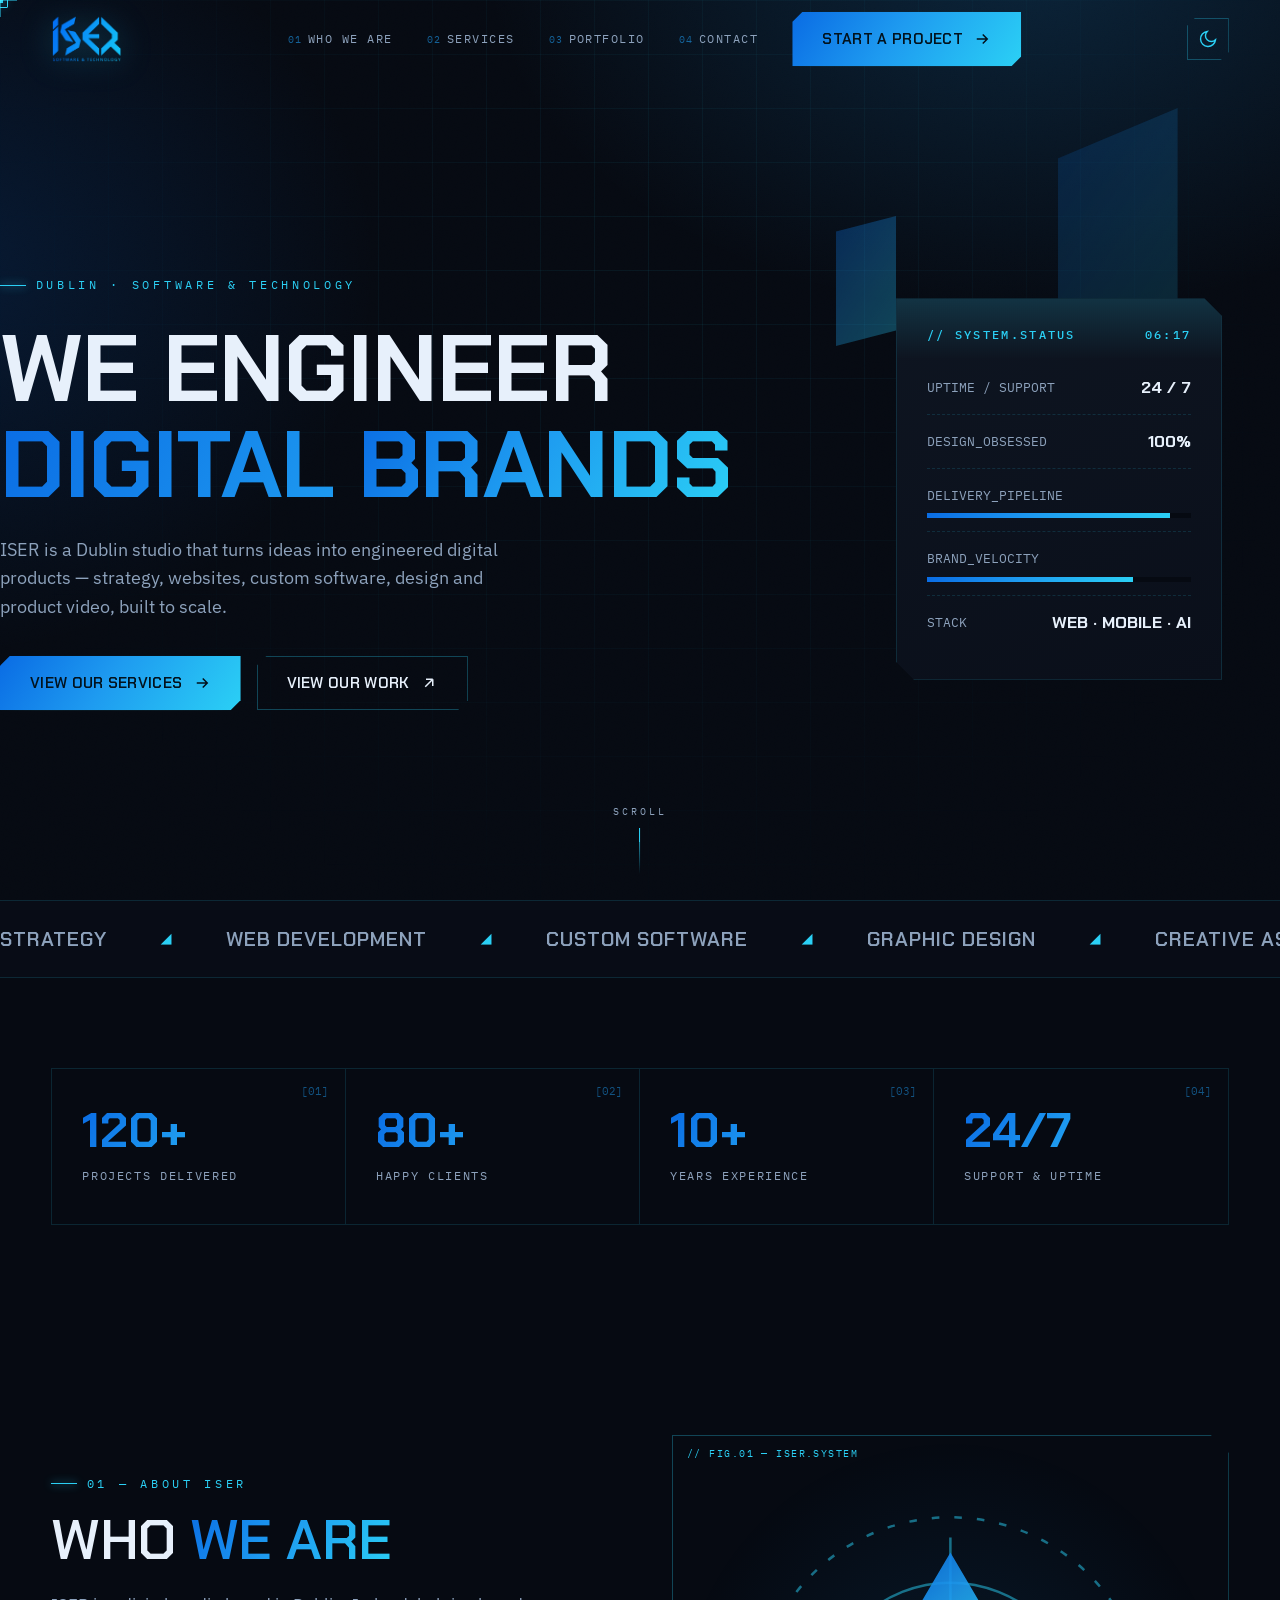
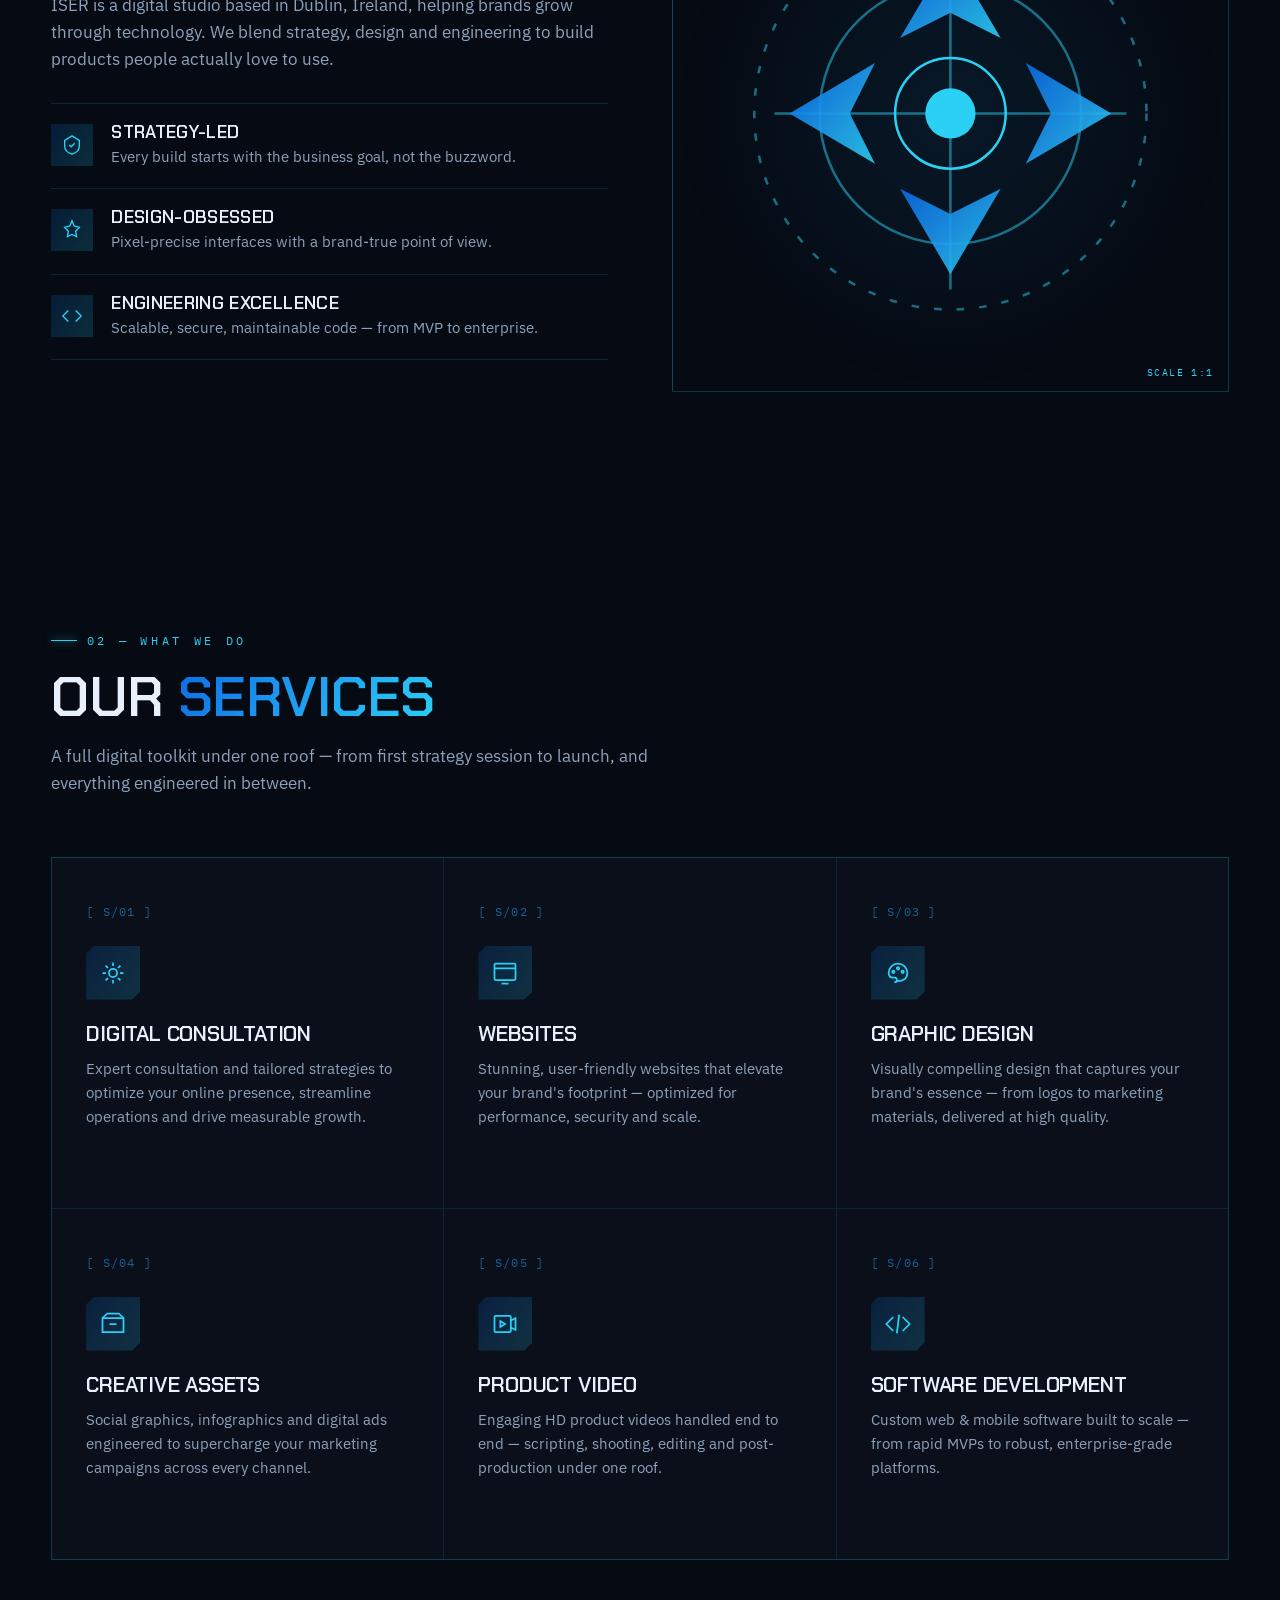
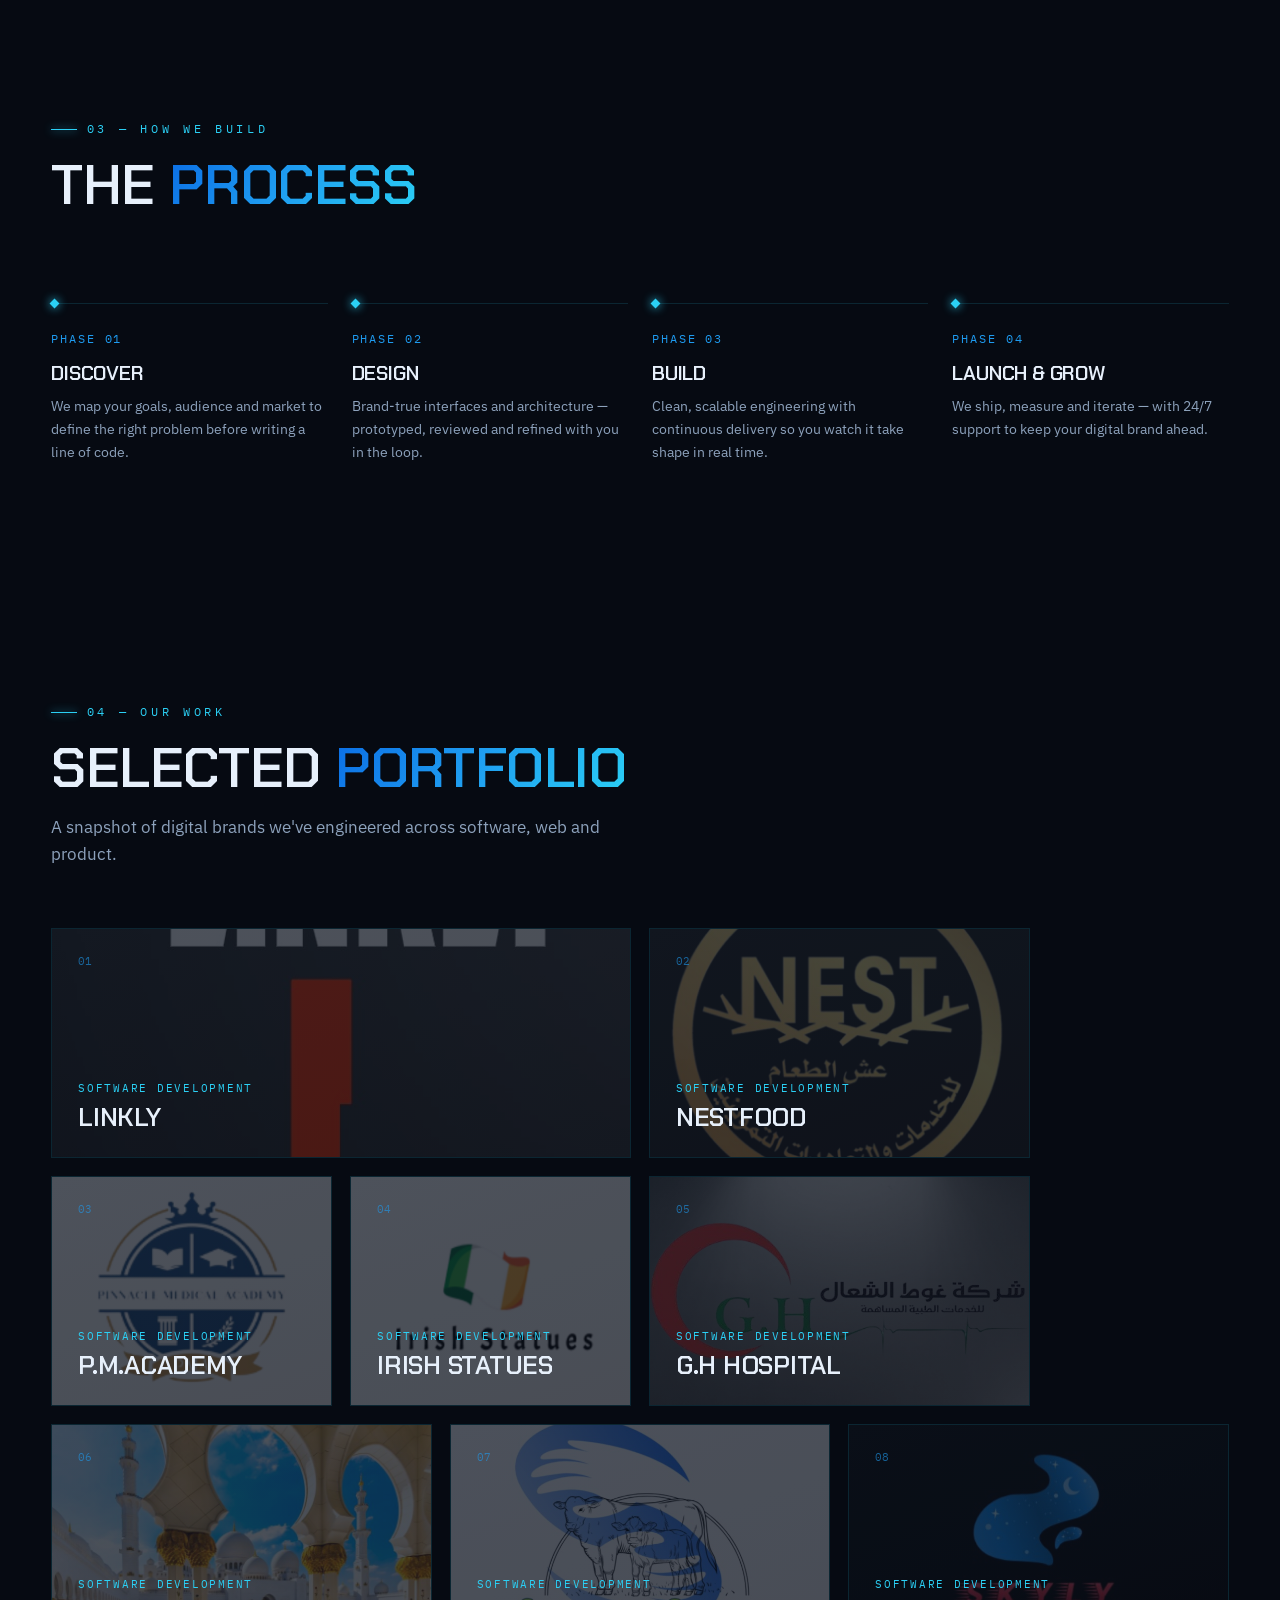
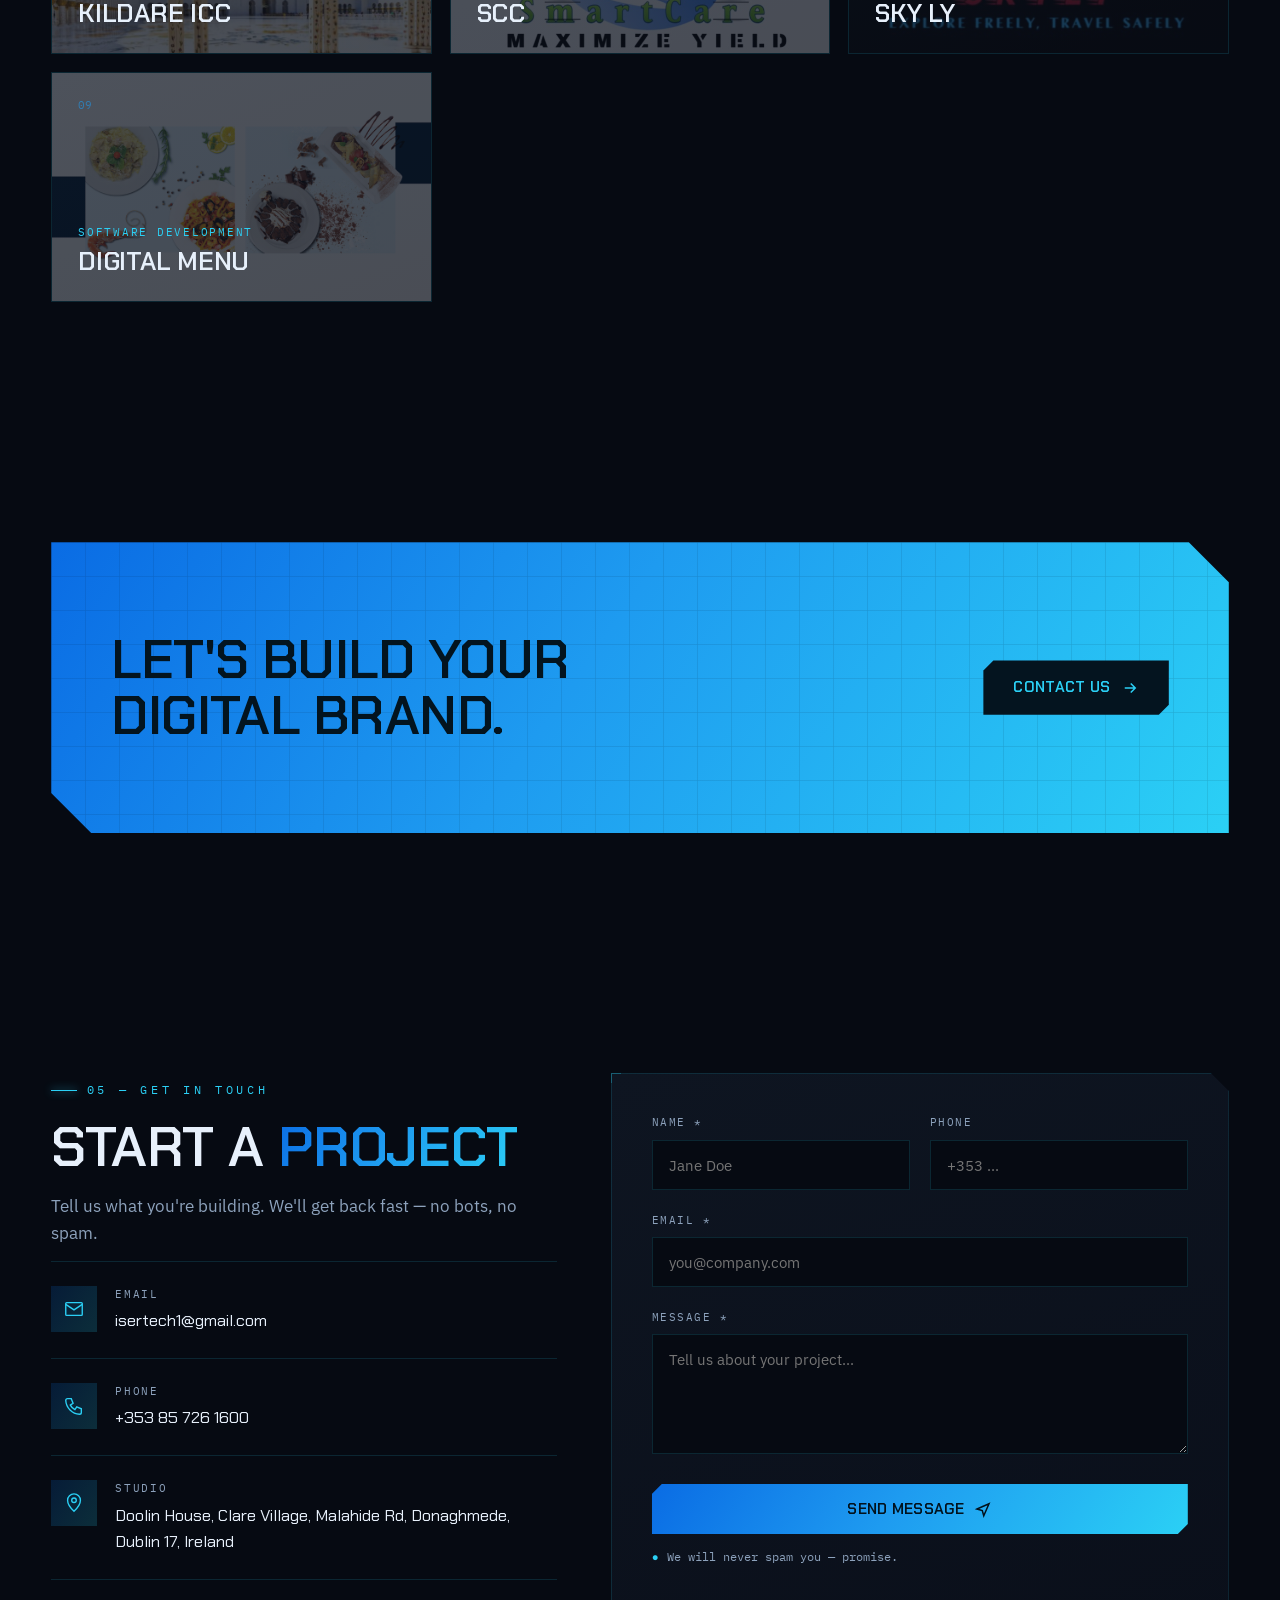
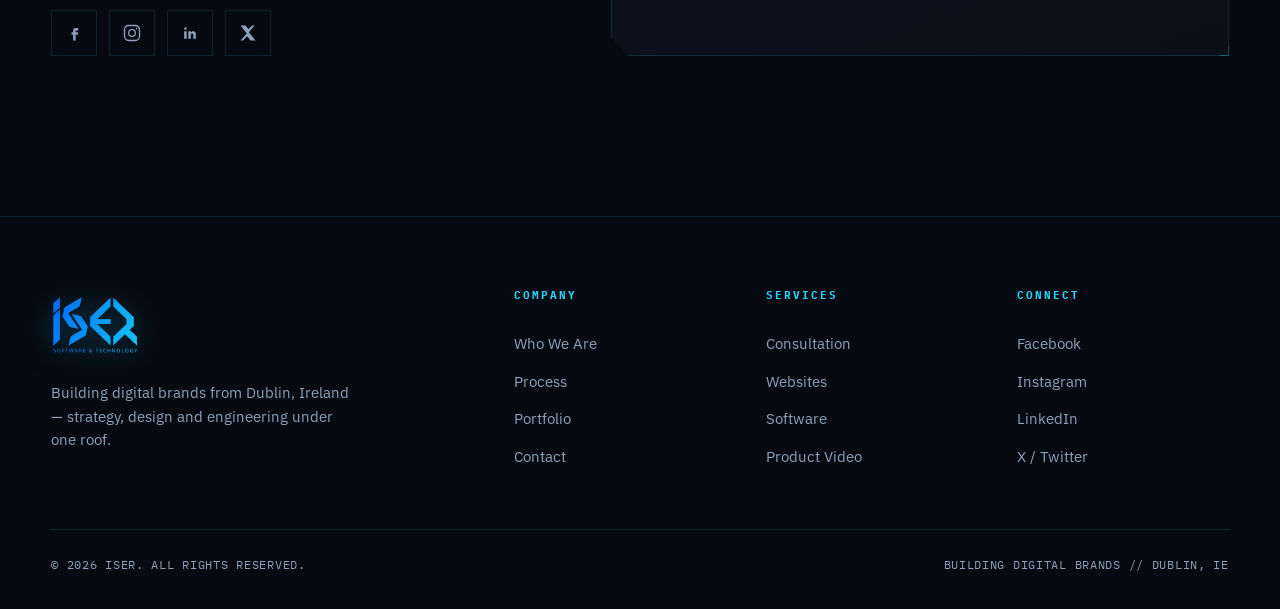
==== index.html @ 7cbcbcf1 "ISER — Software & Technology website (rebrand of IZER) Distinctive "Engineered / Blueprint" single-s" ====
<!DOCTYPE html>
<html lang="en">
<head>
<meta charset="UTF-8" />
<meta name="viewport" content="width=device-width, initial-scale=1.0" />
<title>ISER — Software &amp; Technology · Building Digital Brands</title>
<meta name="description" content="ISER is a Dublin-based software & technology studio. We engineer digital brands — strategy, websites, software, graphic design, creative assets and product video." />
<meta name="theme-color" content="#060A12" />
<link rel="icon" href="data:image/svg+xml,%3Csvg xmlns='http://www.w3.org/2000/svg' viewBox='0 0 40 44'%3E%3Cdefs%3E%3ClinearGradient id='g' x1='0' y1='0' x2='1' y2='1'%3E%3Cstop offset='0' stop-color='%230A6CE4'/%3E%3Cstop offset='1' stop-color='%232BD0F5'/%3E%3C/linearGradient%3E%3C/defs%3E%3Cpath d='M2 7 L9 4 L9 33 L2 36 Z' fill='url(%23g)'/%3E%3Cpath d='M14 4 L26 9 L20 14 L14 11 Z' fill='url(%23g)'/%3E%3Cpath d='M14 16 L26 11 L26 21 L14 26 Z' fill='url(%23g)'/%3E%3Cpath d='M14 28 L26 23 L20 33 L14 40 Z' fill='url(%23g)'/%3E%3Cpath d='M30 4 L38 9 L38 20 L30 24 L34 14 Z' fill='url(%23g)'/%3E%3Cpath d='M30 26 L38 23 L38 40 L30 40 Z' fill='url(%23g)'/%3E%3C/svg%3E" />
<meta property="og:type" content="website" />
<meta property="og:site_name" content="ISER" />
<meta property="og:title" content="ISER — Software &amp; Technology" />
<meta property="og:description" content="We engineer digital brands — strategy, websites, custom software, design & product video. Dublin, Ireland." />
<meta name="twitter:card" content="summary_large_image" />
<meta name="twitter:title" content="ISER — Software &amp; Technology" />
<meta name="twitter:description" content="We engineer digital brands. Dublin, Ireland." />
<script>(function(){try{if(localStorage.getItem('iser-theme')==='light')document.documentElement.setAttribute('data-theme','light');}catch(e){}})();</script>
<link rel="preconnect" href="https://fonts.googleapis.com" />
<link rel="preconnect" href="https://fonts.gstatic.com" crossorigin />
<link href="https://fonts.googleapis.com/css2?family=Chakra+Petch:wght@400;500;600;700&family=IBM+Plex+Mono:wght@400;500;600&family=IBM+Plex+Sans:wght@400;500;600;700&display=swap" rel="stylesheet" />
<link rel="stylesheet" href="assets/iser.css" />
</head>
<body>
<a class="skip" href="#about">Skip to content</a>
<div class="bg-field"></div>
<div class="bg-grid"></div>
<div class="bg-noise"></div>
<div class="progress" id="progress"></div>
<div class="reticle" id="reticle"><i></i></div>
<div class="dot-follow" id="dot"></div>

<!-- shared gradient def for footer logo -->
<svg width="0" height="0" style="position:absolute" aria-hidden="true"><defs>
  <linearGradient id="lg" x1="0" y1="0" x2="1" y2="1">
    <stop offset="0" stop-color="#0A6CE4"/><stop offset=".5" stop-color="#1E9BF0"/><stop offset="1" stop-color="#2BD0F5"/>
  </linearGradient>
</defs></svg>

<!-- ============ HEADER ============ -->
<header id="header">
  <div class="wrap nav">
    <a href="#top" class="brand" aria-label="ISER — Software &amp; Technology, home" data-hot>
      <img src="logo.png" alt="ISER — Software &amp; Technology" class="brand-logo" width="72" height="50" />
    </a>
    <nav class="menu">
      <a class="lnk" href="#about"><span>01</span>Who We Are</a>
      <a class="lnk" href="#services"><span>02</span>Services</a>
      <a class="lnk" href="#work"><span>03</span>Portfolio</a>
      <a class="lnk" href="#contact"><span>04</span>Contact</a>
      <a class="btn btn-primary" href="#contact" data-hot>Start a Project
        <svg viewBox="0 0 24 24" fill="none" stroke="currentColor" stroke-width="2"><path d="M5 12h14M13 6l6 6-6 6"/></svg>
      </a>
    </nav>
    <div class="nav-right">
      <button class="theme-toggle" id="themeToggle" aria-label="Toggle colour theme" data-hot></button>
      <button class="burger" id="burger" aria-label="Menu"><span></span><span></span><span></span></button>
    </div>
  </div>
</header>
<div class="mobile-menu" id="mobileMenu">
  <a href="#about">Who We Are</a>
  <a href="#services">Services</a>
  <a href="#work">Portfolio</a>
  <a href="#contact">Contact</a>
  <a class="btn btn-primary" href="#contact">Start a Project</a>
</div>

<!-- ============ HERO ============ -->
<section class="hero" id="top">
  <div class="hero-shards">
    <div class="shard s1"></div><div class="shard s2"></div><div class="shard s3"></div>
  </div>
  <div class="wrap hero-grid">
    <div class="hero-copy">
      <span class="eyebrow">DUBLIN · SOFTWARE &amp; TECHNOLOGY</span>
      <h1>
        <span class="line"><span class="up">WE ENGINEER</span></span>
        <span class="line"><span class="up grad-text">DIGITAL&nbsp;<span class="rotator" id="rotator"><span class="ghost">BRANDS</span><span class="word in">BRANDS</span></span></span></span>
      </h1>
      <p class="sub">ISER is a Dublin studio that turns ideas into engineered digital products — strategy, websites, custom software, design and product video, built to scale.</p>
      <div class="hero-cta">
        <a class="btn btn-primary" href="#services" data-hot>View Our Services
          <svg viewBox="0 0 24 24" fill="none" stroke="currentColor" stroke-width="2"><path d="M5 12h14M13 6l6 6-6 6"/></svg>
        </a>
        <a class="btn btn-ghost" href="#work" data-hot>View Our Work
          <svg viewBox="0 0 24 24" fill="none" stroke="currentColor" stroke-width="2"><path d="M7 17 17 7M17 7H8M17 7v9"/></svg>
        </a>
      </div>
    </div>
    <div class="hero-card cut" aria-hidden="true">
      <div class="scan"></div>
      <h4><span>// SYSTEM.STATUS</span><span id="clock">--:--</span></h4>
      <div class="hc-row"><span>UPTIME / SUPPORT</span><b>24 / 7</b></div>
      <div class="hc-row"><span>DESIGN_OBSESSED</span><b>100%</b></div>
      <div class="hc-row"><div style="flex:1"><span>DELIVERY_PIPELINE</span><div class="hc-bar"><i data-bar="92"></i></div></div></div>
      <div class="hc-row"><div style="flex:1"><span>BRAND_VELOCITY</span><div class="hc-bar"><i data-bar="78"></i></div></div></div>
      <div class="hc-row"><span>STACK</span><b>WEB · MOBILE · AI</b></div>
    </div>
  </div>
  <div class="scroll-ind"><span>SCROLL</span><div class="bar"></div></div>
</section>

<!-- ============ MARQUEE ============ -->
<div class="marquee" aria-hidden="true">
  <div class="marquee-track">
    <span>STRATEGY</span><span>WEB DEVELOPMENT</span><span>CUSTOM SOFTWARE</span><span>GRAPHIC DESIGN</span><span>CREATIVE ASSETS</span><span>PRODUCT VIDEO</span>
    <span>STRATEGY</span><span>WEB DEVELOPMENT</span><span>CUSTOM SOFTWARE</span><span>GRAPHIC DESIGN</span><span>CREATIVE ASSETS</span><span>PRODUCT VIDEO</span>
  </div>
</div>

<!-- ============ STATS ============ -->
<section class="section" style="padding:90px 0">
  <div class="wrap">
    <div class="stats reveal">
      <div class="stat"><span class="tick">[01]</span><div class="num" data-count="120" data-suffix="+">0</div><div class="lbl">Projects Delivered</div></div>
      <div class="stat"><span class="tick">[02]</span><div class="num" data-count="80" data-suffix="+">0</div><div class="lbl">Happy Clients</div></div>
      <div class="stat"><span class="tick">[03]</span><div class="num" data-count="10" data-suffix="+">0</div><div class="lbl">Years Experience</div></div>
      <div class="stat"><span class="tick">[04]</span><div class="num" data-count="24" data-suffix="/7">0</div><div class="lbl">Support &amp; Uptime</div></div>
    </div>
  </div>
</section>

<!-- ============ ABOUT ============ -->
<section class="section" id="about">
  <div class="wrap about-grid">
    <div class="reveal">
      <span class="eyebrow">01 — ABOUT ISER</span>
      <div class="section-head" style="margin-bottom:24px;margin-top:18px">
        <h2>Who <span class="grad-text">We Are</span></h2>
      </div>
      <p class="lead">ISER is a digital studio based in Dublin, Ireland, helping brands grow through technology. We blend strategy, design and engineering to build products people actually love to use.</p>
      <ul class="values">
        <li>
          <span class="vi"><svg viewBox="0 0 24 24" fill="none" stroke="currentColor" stroke-width="1.5"><path d="M12 2 4 7v6c0 5 3.5 7.5 8 9 4.5-1.5 8-4 8-9V7l-8-5Z"/><path d="m9 12 2 2 4-4"/></svg></span>
          <div><h4>Strategy-led</h4><p>Every build starts with the business goal, not the buzzword.</p></div>
        </li>
        <li>
          <span class="vi"><svg viewBox="0 0 24 24" fill="none" stroke="currentColor" stroke-width="1.5"><path d="m12 2 2.4 5.6L20 9.2l-4 4.2.9 5.8L12 16.8 7.1 19.2 8 13.4l-4-4.2 5.6-1.6L12 2Z"/></svg></span>
          <div><h4>Design-obsessed</h4><p>Pixel-precise interfaces with a brand-true point of view.</p></div>
        </li>
        <li>
          <span class="vi"><svg viewBox="0 0 24 24" fill="none" stroke="currentColor" stroke-width="1.5"><path d="m8 6-6 6 6 6M16 6l6 6-6 6"/></svg></span>
          <div><h4>Engineering excellence</h4><p>Scalable, secure, maintainable code — from MVP to enterprise.</p></div>
        </li>
      </ul>
    </div>
    <div class="reveal d2">
      <div class="blueprint cut-tr">
        <span class="bp-label tl">// FIG.01 — ISER.SYSTEM</span>
        <span class="bp-label br">SCALE 1:1</span>
        <svg viewBox="0 0 200 200">
          <g stroke="rgba(43,208,245,.5)" stroke-width="1" fill="none">
            <circle cx="100" cy="100" r="78" stroke-dasharray="3 6"/>
            <circle cx="100" cy="100" r="52"/>
            <path class="draw" d="M30 100 H170 M100 30 V170"/>
          </g>
          <g fill="url(#lg)" opacity=".9">
            <path d="M100 36 L120 70 L100 60 L80 70 Z"/>
            <path d="M164 100 L130 120 L140 100 L130 80 Z"/>
            <path d="M100 164 L80 130 L100 140 L120 130 Z"/>
            <path d="M36 100 L70 80 L60 100 L70 120 Z"/>
          </g>
          <circle cx="100" cy="100" r="10" fill="#2BD0F5"/>
          <circle cx="100" cy="100" r="22" stroke="#2BD0F5" fill="none" stroke-width="1" class="pulse"/>
        </svg>
      </div>
    </div>
  </div>
</section>

<!-- ============ SERVICES ============ -->
<section class="section" id="services">
  <div class="wrap">
    <div class="section-head reveal">
      <span class="eyebrow">02 — WHAT WE DO</span>
      <h2>Our <span class="grad-text">Services</span></h2>
      <p class="lead">A full digital toolkit under one roof — from first strategy session to launch, and everything engineered in between.</p>
    </div>
    <div class="svc-grid">
      <article class="svc reveal" data-hot>
        <span class="snum">[ S/01 ]</span>
        <div class="ic"><svg viewBox="0 0 24 24"><path d="M12 3v3M12 18v3M3 12h3M18 12h3M5.6 5.6l2.1 2.1M16.3 16.3l2.1 2.1M18.4 5.6l-2.1 2.1M7.7 16.3l-2.1 2.1"/><circle cx="12" cy="12" r="3.5"/></svg></div>
        <h3>Digital Consultation</h3>
        <p>Expert consultation and tailored strategies to optimize your online presence, streamline operations and drive measurable growth.</p>
        <span class="more">Explore →</span>
      </article>
      <article class="svc reveal d1" data-hot>
        <span class="snum">[ S/02 ]</span>
        <div class="ic"><svg viewBox="0 0 24 24"><rect x="3" y="4" width="18" height="14" rx="1"/><path d="M3 8h18M6.5 6h.01M9 6h.01"/><path d="M9 21h6"/></svg></div>
        <h3>Websites</h3>
        <p>Stunning, user-friendly websites that elevate your brand's footprint — optimized for performance, security and scale.</p>
        <span class="more">Explore →</span>
      </article>
      <article class="svc reveal d2" data-hot>
        <span class="snum">[ S/03 ]</span>
        <div class="ic"><svg viewBox="0 0 24 24"><path d="M12 19c4 0 8-2 8-7a8 8 0 1 0-16 0c0 3 2 4 4 4h1a2 2 0 0 1 0 4Z"/><circle cx="8" cy="11" r="1"/><circle cx="12" cy="8" r="1"/><circle cx="16" cy="11" r="1"/></svg></div>
        <h3>Graphic Design</h3>
        <p>Visually compelling design that captures your brand's essence — from logos to marketing materials, delivered at high quality.</p>
        <span class="more">Explore →</span>
      </article>
      <article class="svc reveal" data-hot>
        <span class="snum">[ S/04 ]</span>
        <div class="ic"><svg viewBox="0 0 24 24"><path d="M3 7h18v12H3z"/><path d="M3 7 7 3h10l4 4M9 12h6"/></svg></div>
        <h3>Creative Assets</h3>
        <p>Social graphics, infographics and digital ads engineered to supercharge your marketing campaigns across every channel.</p>
        <span class="more">Explore →</span>
      </article>
      <article class="svc reveal d1" data-hot>
        <span class="snum">[ S/05 ]</span>
        <div class="ic"><svg viewBox="0 0 24 24"><rect x="3" y="5" width="14" height="14" rx="1"/><path d="m17 9 4-2v10l-4-2M8 9.5v5l4-2.5-4-2.5Z"/></svg></div>
        <h3>Product Video</h3>
        <p>Engaging HD product videos handled end to end — scripting, shooting, editing and post-production under one roof.</p>
        <span class="more">Explore →</span>
      </article>
      <article class="svc reveal d2" data-hot>
        <span class="snum">[ S/06 ]</span>
        <div class="ic"><svg viewBox="0 0 24 24"><path d="m8 6-6 6 6 6M16 6l6 6-6 6M13 4l-2 16"/></svg></div>
        <h3>Software Development</h3>
        <p>Custom web &amp; mobile software built to scale — from rapid MVPs to robust, enterprise-grade platforms.</p>
        <span class="more">Explore →</span>
      </article>
    </div>
  </div>
</section>

<!-- ============ PROCESS ============ -->
<section class="section" id="process" style="padding-top:40px">
  <div class="wrap">
    <div class="section-head reveal">
      <span class="eyebrow">03 — HOW WE BUILD</span>
      <h2>The <span class="grad-text">Process</span></h2>
    </div>
    <div class="process">
      <div class="step reveal"><div class="line"></div><div class="pn">PHASE 01</div><h4>Discover</h4><p>We map your goals, audience and market to define the right problem before writing a line of code.</p></div>
      <div class="step reveal d1"><div class="line"></div><div class="pn">PHASE 02</div><h4>Design</h4><p>Brand-true interfaces and architecture — prototyped, reviewed and refined with you in the loop.</p></div>
      <div class="step reveal d2"><div class="line"></div><div class="pn">PHASE 03</div><h4>Build</h4><p>Clean, scalable engineering with continuous delivery so you watch it take shape in real time.</p></div>
      <div class="step reveal d3"><div class="line"></div><div class="pn">PHASE 04</div><h4>Launch &amp; Grow</h4><p>We ship, measure and iterate — with 24/7 support to keep your digital brand ahead.</p></div>
    </div>
  </div>
</section>

<!-- ============ PORTFOLIO ============ -->
<section class="section" id="work">
  <div class="wrap">
    <div class="section-head reveal">
      <span class="eyebrow">04 — OUR WORK</span>
      <h2>Selected <span class="grad-text">Portfolio</span></h2>
      <p class="lead">A snapshot of digital brands we've engineered across software, web and product.</p>
    </div>
    <div class="port-grid">
      <a class="proj lg reveal" href="project.html?id=linkly" data-hot><img class="pbg" src="assets/projects/linkly.jpg" alt="" loading="lazy"><span class="pnum">01</span><span class="view"><svg viewBox="0 0 24 24" fill="none" stroke="currentColor" stroke-width="2"><path d="M7 17 17 7M17 7H8M17 7v9"/></svg></span><span class="ptag">Software Development</span><h3>Linkly</h3></a>
      <a class="proj md reveal d1" href="project.html?id=nestfood" data-hot><img class="pbg" src="assets/projects/nestfood.png" alt="" loading="lazy"><span class="pnum">02</span><span class="view"><svg viewBox="0 0 24 24" fill="none" stroke="currentColor" stroke-width="2"><path d="M7 17 17 7M17 7H8M17 7v9"/></svg></span><span class="ptag">Software Development</span><h3>Nestfood</h3></a>
      <a class="proj sm reveal d2" href="project.html?id=pm-academy" data-hot><img class="pbg" src="assets/projects/pm-academy.png" alt="" loading="lazy"><span class="pnum">03</span><span class="view"><svg viewBox="0 0 24 24" fill="none" stroke="currentColor" stroke-width="2"><path d="M7 17 17 7M17 7H8M17 7v9"/></svg></span><span class="ptag">Software Development</span><h3>p.m.academy</h3></a>
      <a class="proj sm reveal" href="project.html?id=irish-statues" data-hot><img class="pbg" src="assets/projects/irish-statues.png" alt="" loading="lazy"><span class="pnum">04</span><span class="view"><svg viewBox="0 0 24 24" fill="none" stroke="currentColor" stroke-width="2"><path d="M7 17 17 7M17 7H8M17 7v9"/></svg></span><span class="ptag">Software Development</span><h3>Irish Statues</h3></a>
      <a class="proj md reveal d1" href="project.html?id=gh-hospital" data-hot><img class="pbg" src="assets/projects/gh-hospital.png" alt="" loading="lazy"><span class="pnum">05</span><span class="view"><svg viewBox="0 0 24 24" fill="none" stroke="currentColor" stroke-width="2"><path d="M7 17 17 7M17 7H8M17 7v9"/></svg></span><span class="ptag">Software Development</span><h3>G.H Hospital</h3></a>
      <a class="proj md reveal d2" href="project.html?id=kildare-icc" data-hot><img class="pbg" src="assets/projects/kildare-icc.jpg" alt="" loading="lazy"><span class="pnum">06</span><span class="view"><svg viewBox="0 0 24 24" fill="none" stroke="currentColor" stroke-width="2"><path d="M7 17 17 7M17 7H8M17 7v9"/></svg></span><span class="ptag">Software Development</span><h3>Kildare ICC</h3></a>
      <a class="proj col4 reveal" href="project.html?id=scc" data-hot><img class="pbg" src="assets/projects/scc.jpg" alt="" loading="lazy"><span class="pnum">07</span><span class="view"><svg viewBox="0 0 24 24" fill="none" stroke="currentColor" stroke-width="2"><path d="M7 17 17 7M17 7H8M17 7v9"/></svg></span><span class="ptag">Software Development</span><h3>SCC</h3></a>
      <a class="proj col4 reveal d1" href="project.html?id=sky-ly" data-hot><img class="pbg" src="assets/projects/sky-ly.jpg" alt="" loading="lazy"><span class="pnum">08</span><span class="view"><svg viewBox="0 0 24 24" fill="none" stroke="currentColor" stroke-width="2"><path d="M7 17 17 7M17 7H8M17 7v9"/></svg></span><span class="ptag">Software Development</span><h3>SKY LY</h3></a>
      <a class="proj col4 reveal d2" href="project.html?id=digital-menu" data-hot><img class="pbg" src="assets/projects/digital-menu.jpg" alt="" loading="lazy"><span class="pnum">09</span><span class="view"><svg viewBox="0 0 24 24" fill="none" stroke="currentColor" stroke-width="2"><path d="M7 17 17 7M17 7H8M17 7v9"/></svg></span><span class="ptag">Software Development</span><h3>Digital Menu</h3></a>
    </div>
  </div>
</section>

<!-- ============ CTA BAND ============ -->
<section class="section">
  <div class="wrap">
    <div class="cta-band reveal">
      <div class="inner">
        <h2>Let's build your digital brand.</h2>
        <a class="btn btn-dark" href="#contact" data-hot>Contact Us
          <svg viewBox="0 0 24 24" fill="none" stroke="currentColor" stroke-width="2"><path d="M5 12h14M13 6l6 6-6 6"/></svg>
        </a>
      </div>
    </div>
  </div>
</section>

<!-- ============ CONTACT ============ -->
<section class="section" id="contact">
  <div class="wrap contact-grid">
    <div class="reveal">
      <span class="eyebrow">05 — GET IN TOUCH</span>
      <div class="section-head" style="margin:18px 0 18px"><h2>Start a <span class="grad-text">Project</span></h2></div>
      <p class="lead" style="margin-bottom:14px">Tell us what you're building. We'll get back fast — no bots, no spam.</p>
      <div class="cinfo">
        <div class="row">
          <span class="ci"><svg viewBox="0 0 24 24"><rect x="3" y="5" width="18" height="14" rx="1"/><path d="m3 7 9 6 9-6"/></svg></span>
          <div><small>Email</small><a href="mailto:isertech1@gmail.com" data-hot>isertech1@gmail.com</a></div>
        </div>
        <div class="row">
          <span class="ci"><svg viewBox="0 0 24 24"><path d="M5 4h4l2 5-3 2a12 12 0 0 0 5 5l2-3 5 2v4a2 2 0 0 1-2 2A16 16 0 0 1 3 6a2 2 0 0 1 2-2Z"/></svg></span>
          <div><small>Phone</small><a href="tel:+353857261600" data-hot>+353 85 726 1600</a></div>
        </div>
        <div class="row">
          <span class="ci"><svg viewBox="0 0 24 24"><path d="M12 21s7-6.5 7-12a7 7 0 1 0-14 0c0 5.5 7 12 7 12Z"/><circle cx="12" cy="9" r="2.5"/></svg></span>
          <div><small>Studio</small><p>Doolin House, Clare Village, Malahide Rd, Donaghmede, Dublin 17, Ireland</p></div>
        </div>
      </div>
      <div class="socials">
        <a href="https://facebook.com/profile.php?id=100067185625061" target="_blank" rel="noopener" aria-label="Facebook" data-hot><svg viewBox="0 0 24 24" fill="currentColor"><path d="M14 9h3V6h-3c-2 0-3 1-3 3v2H9v3h2v7h3v-7h2.5l.5-3H14V9.5c0-.4.2-.5.6-.5Z"/></svg></a>
        <a href="https://instagram.com/iser0pp/" target="_blank" rel="noopener" aria-label="Instagram" data-hot><svg viewBox="0 0 24 24" fill="none" stroke="currentColor" stroke-width="1.6"><rect x="3" y="3" width="18" height="18" rx="5"/><circle cx="12" cy="12" r="4"/><circle cx="17.5" cy="6.5" r="1" fill="currentColor" stroke="none"/></svg></a>
        <a href="https://linkedin.com/in/iser-co-bb076230a/" target="_blank" rel="noopener" aria-label="LinkedIn" data-hot><svg viewBox="0 0 24 24" fill="currentColor"><path d="M6.5 8A1.5 1.5 0 1 0 6.5 5 1.5 1.5 0 0 0 6.5 8ZM5 10h3v9H5zM10 10h3v1.3c.5-.8 1.6-1.5 3-1.5 2.3 0 3 1.5 3 4V19h-3v-4.5c0-1.1-.4-1.8-1.4-1.8s-1.6.7-1.6 1.8V19h-3z"/></svg></a>
        <a href="https://twitter.com/isertech" target="_blank" rel="noopener" aria-label="X" data-hot><svg viewBox="0 0 24 24" fill="currentColor"><path d="M17 3h3l-7 8 8 10h-6l-4-5-5 5H3l7.5-8.5L3 3h6l3.5 4.5L17 3Z"/></svg></a>
      </div>
    </div>
    <form class="form cut reveal d2" id="contactForm" novalidate>
      <div class="ticks"><span></span><span></span><span></span><span></span></div>
      <div class="fgrid">
        <div class="field"><label for="name">Name *</label><input id="name" name="name" type="text" placeholder="Jane Doe" required /></div>
        <div class="field"><label for="phone">Phone</label><input id="phone" name="phone" type="tel" placeholder="+353 ..." /></div>
      </div>
      <div class="field full"><label for="email">Email *</label><input id="email" name="email" type="email" placeholder="you@company.com" required /></div>
      <div class="field full"><label for="message">Message *</label><textarea id="message" name="message" placeholder="Tell us about your project..." required></textarea></div>
      <button class="btn btn-primary" type="submit" style="width:100%;justify-content:center" data-hot id="submitBtn">Send Message
        <svg viewBox="0 0 24 24" fill="none" stroke="currentColor" stroke-width="2"><path d="m4 12 16-7-7 16-2-7-7-2Z"/></svg>
      </button>
      <p class="note"><b>●</b> We will never spam you — promise.</p>
    </form>
  </div>
</section>

<!-- ============ FOOTER ============ -->
<footer>
  <div class="wrap">
    <div class="top">
      <div class="fcol">
        <a href="#top" class="brand" style="margin-bottom:6px" data-hot>
          <img src="logo.png" alt="ISER — Software &amp; Technology" class="brand-logo footer-logo" width="89" height="62" />
        </a>
        <p class="ftag">Building digital brands from Dublin, Ireland — strategy, design and engineering under one roof.</p>
      </div>
      <div class="fcol">
        <h5>Company</h5>
        <a href="#about">Who We Are</a><a href="#process">Process</a><a href="#work">Portfolio</a><a href="#contact">Contact</a>
      </div>
      <div class="fcol">
        <h5>Services</h5>
        <a href="#services">Consultation</a><a href="#services">Websites</a><a href="#services">Software</a><a href="#services">Product Video</a>
      </div>
      <div class="fcol">
        <h5>Connect</h5>
        <a href="https://facebook.com/profile.php?id=100067185625061" target="_blank" rel="noopener">Facebook</a>
        <a href="https://instagram.com/iser0pp/" target="_blank" rel="noopener">Instagram</a>
        <a href="https://linkedin.com/in/iser-co-bb076230a/" target="_blank" rel="noopener">LinkedIn</a>
        <a href="https://twitter.com/isertech" target="_blank" rel="noopener">X / Twitter</a>
      </div>
    </div>
    <div class="bottom">
      <span>© 2026 ISER. ALL RIGHTS RESERVED.</span>
      <span>BUILDING DIGITAL BRANDS // DUBLIN, IE</span>
    </div>
  </div>
</footer>

<a class="totop" id="totop" href="#top" aria-label="Back to top">
  <svg viewBox="0 0 24 24" fill="none" stroke="currentColor" stroke-width="2"><path d="m6 14 6-6 6 6"/></svg>
</a>

<script>
/* ---------- custom cursor ---------- */
(function(){
  if(window.matchMedia('(max-width:900px)').matches) return;
  const ret=document.getElementById('reticle'),dot=document.getElementById('dot');
  let mx=0,my=0,dx=0,dy=0;
  addEventListener('mousemove',e=>{mx=e.clientX;my=e.clientY;ret.style.transform=`translate(${mx}px,${my}px)`;});
  (function loop(){dx+=(mx-dx)*.18;dy+=(my-dy)*.18;dot.style.transform=`translate(${dx}px,${dy}px)`;requestAnimationFrame(loop);})();
  document.querySelectorAll('a,button,input,textarea,[data-hot]').forEach(el=>{
    el.addEventListener('mouseenter',()=>ret.classList.add('hot'));
    el.addEventListener('mouseleave',()=>ret.classList.remove('hot'));
  });
  addEventListener('mousedown',()=>ret.classList.add('dot'));
  addEventListener('mouseup',()=>ret.classList.remove('dot'));
})();

/* ---------- header + progress + totop ---------- */
const header=document.getElementById('header'),progress=document.getElementById('progress'),totop=document.getElementById('totop');
addEventListener('scroll',()=>{
  const y=scrollY;
  header.classList.toggle('scrolled',y>40);
  totop.classList.toggle('show',y>700);
  const h=document.documentElement.scrollHeight-innerHeight;
  progress.style.width=(y/h*100)+'%';
},{passive:true});

/* ---------- mobile menu ---------- */
const burger=document.getElementById('burger'),mm=document.getElementById('mobileMenu');
burger.addEventListener('click',()=>{mm.classList.toggle('open');burger.classList.toggle('on');});
mm.querySelectorAll('a').forEach(a=>a.addEventListener('click',()=>mm.classList.remove('open')));

/* ---------- reveal on scroll ---------- */
const io=new IntersectionObserver((es)=>{es.forEach(e=>{if(e.isIntersecting){e.target.classList.add('show');io.unobserve(e.target);}});},{threshold:.14});
document.querySelectorAll('.reveal').forEach(el=>io.observe(el));

/* ---------- count up + bars ---------- */
const statsIO=new IntersectionObserver((es)=>{es.forEach(e=>{
  if(!e.isIntersecting)return;
  e.target.querySelectorAll('[data-count]').forEach(n=>{
    const to=+n.dataset.count,suf=n.dataset.suffix||'';const t0=performance.now(),dur=1500;
    (function tick(t){const p=Math.min((t-t0)/dur,1),val=Math.floor((1-Math.pow(1-p,3))*to);n.textContent=val+(p===1?suf:'');if(p<1)requestAnimationFrame(tick);})(t0);
  });
  e.target.querySelectorAll('[data-bar]').forEach(b=>b.style.width=b.dataset.bar+'%');
  statsIO.unobserve(e.target);
});},{threshold:.4});
document.querySelectorAll('.stats').forEach(s=>statsIO.observe(s));
// hero bars
addEventListener('load',()=>{setTimeout(()=>document.querySelectorAll('.hero-card [data-bar]').forEach(b=>b.style.width=b.dataset.bar+'%'),700);});

/* ---------- word rotator ---------- */
(function(){
  const words=['BRANDS','PRODUCTS','SOFTWARE','FUTURES','EXPERIENCES'];
  const r=document.getElementById('rotator');if(!r)return;
  const ghost=r.querySelector('.ghost');let cur=r.querySelector('.word'),i=0;
  setInterval(()=>{
    i=(i+1)%words.length;ghost.textContent=words[i];
    const next=document.createElement('span');next.className='word';next.textContent=words[i];r.appendChild(next);
    requestAnimationFrame(()=>{cur.classList.add('out');next.classList.add('in');});
    const old=cur;cur=next;setTimeout(()=>old.remove(),600);
  },2600);
})();

/* ---------- clock ---------- */
(function(){const c=document.getElementById('clock');if(!c)return;
  function up(){const d=new Date();c.textContent=String(d.getHours()).padStart(2,'0')+':'+String(d.getMinutes()).padStart(2,'0');}
  up();setInterval(up,10000);})();

/* ---------- active nav link ---------- */
const secs=[...document.querySelectorAll('section[id]')];
const navLinks=[...document.querySelectorAll('.menu a.lnk')];
addEventListener('scroll',()=>{
  let id='top';secs.forEach(s=>{if(scrollY>=s.offsetTop-140)id=s.id;});
  navLinks.forEach(a=>a.classList.toggle('active',a.getAttribute('href')==='#'+id));
},{passive:true});

/* ---------- subtle parallax on shards ---------- */
addEventListener('mousemove',e=>{
  const x=(e.clientX/innerWidth-.5),y=(e.clientY/innerHeight-.5);
  document.querySelectorAll('.shard').forEach((s,k)=>{const f=(k+1)*10;s.style.translate=`${x*f}px ${y*f}px`;});
},{passive:true});

/* ---------- form ---------- */
document.getElementById('contactForm').addEventListener('submit',function(ev){
  ev.preventDefault();const btn=document.getElementById('submitBtn');
  if(!this.checkValidity()){this.reportValidity();return;}
  btn.textContent='Sending...';btn.style.opacity='.7';
  setTimeout(()=>{btn.textContent='Message Sent ✓';btn.style.opacity='1';this.reset();
    setTimeout(()=>{btn.innerHTML='Send Message <svg viewBox="0 0 24 24" fill="none" stroke="currentColor" stroke-width="2"><path d="m4 12 16-7-7 16-2-7-7-2Z"/></svg>';},2600);
  },1100);
});

/* ---------- theme toggle ---------- */
(function(){
  var root=document.documentElement,btn=document.getElementById('themeToggle');if(!btn)return;
  var moon='<svg viewBox="0 0 24 24" fill="none" stroke="currentColor" stroke-width="1.7"><path d="M21 13A9 9 0 1 1 11 3a7 7 0 0 0 10 10Z"/></svg>';
  var sun='<svg viewBox="0 0 24 24" fill="none" stroke="currentColor" stroke-width="1.7"><circle cx="12" cy="12" r="4"/><path d="M12 2v2M12 20v2M2 12h2M20 12h2M5 5l1.4 1.4M17.6 17.6 19 19M19 5l-1.4 1.4M6.4 17.6 5 19"/></svg>';
  function paint(){var light=root.getAttribute('data-theme')==='light';btn.innerHTML=light?sun:moon;
    btn.setAttribute('aria-label',light?'Switch to dark mode':'Switch to light mode');}
  paint();
  btn.addEventListener('click',function(){
    var light=root.getAttribute('data-theme')==='light';
    if(light){root.removeAttribute('data-theme');}else{root.setAttribute('data-theme','light');}
    try{localStorage.setItem('iser-theme',light?'dark':'light');}catch(e){}
    paint();
  });
})();

/* ---------- magnetic primary buttons ---------- */
(function(){
  if(window.matchMedia('(max-width:900px)').matches)return;
  document.querySelectorAll('.btn-primary').forEach(function(b){
    b.addEventListener('mousemove',function(e){var r=b.getBoundingClientRect();
      var x=e.clientX-r.left-r.width/2,y=e.clientY-r.top-r.height/2;
      b.style.transform='translate('+(x*0.16)+'px,'+(y*0.16-3)+'px)';});
    b.addEventListener('mouseleave',function(){b.style.transform='';});
  });
})();
</script>
</body>
</html>
---- assets/iser.css ----
/* ============================================================
   ISER — "Engineered / Blueprint" design system
   Angular, faceted, technical. Brand blue→cyan from the logo.
   ============================================================ */
:root{
  --ink:#060A12;
  --ink-2:#0A0F1A;
  --panel:#0E1521;
  --panel-2:#111A28;
  --line:rgba(43,208,245,.14);
  --line-strong:rgba(43,208,245,.30);
  --blue-deep:#0A6CE4;
  --blue:#1E9BF0;
  --cyan:#2BD0F5;
  --cyan-lt:#5FE0FF;
  --text:#E7F0FB;
  --muted:#8DA2BC;
  --muted-2:#5E738F;
  --grad:linear-gradient(125deg,var(--blue-deep) 0%,var(--blue) 45%,var(--cyan) 100%);
  --grad-soft:linear-gradient(125deg,rgba(10,108,228,.18),rgba(43,208,245,.18));
  --cut:18px;
  --maxw:1240px;
  --ease:cubic-bezier(.16,1,.3,1);
}
/* ---- light theme (keeps brand blue/cyan + angular identity) ---- */
[data-theme="light"]{
  --ink:#EEF4FC;--ink-2:#E3ECF8;--panel:#FFFFFF;--panel-2:#F3F8FF;
  --line:rgba(10,90,200,.16);--line-strong:rgba(10,90,200,.34);
  --text:#091A2C;--muted:#4A6079;
  --grad-soft:linear-gradient(125deg,rgba(10,108,228,.12),rgba(43,208,245,.14));
}
[data-theme="light"] .bg-field{background:radial-gradient(900px 600px at 80% -5%,rgba(30,155,240,.16),transparent 60%),radial-gradient(800px 700px at -5% 30%,rgba(10,108,228,.10),transparent 55%),var(--ink)}
[data-theme="light"] header.scrolled{background:rgba(255,255,255,.82)}
[data-theme="light"] .mobile-menu{background:rgba(238,244,252,.97)}
[data-theme="light"] .marquee{background:rgba(10,108,228,.04)}
[data-theme="light"] .bg-noise{opacity:.02}
[data-theme="light"] .reticle{mix-blend-mode:normal}
[data-theme="light"] .hero-card,[data-theme="light"] .form{box-shadow:0 24px 60px -34px rgba(10,90,200,.5)}
*{margin:0;padding:0;box-sizing:border-box}
html{scroll-behavior:smooth}
body{
  background:var(--ink);
  color:var(--text);
  font-family:"IBM Plex Sans",sans-serif;
  line-height:1.6;
  overflow-x:hidden;
  -webkit-font-smoothing:antialiased;
  cursor:none;
}
@media (max-width:900px){body{cursor:auto}}
::selection{background:var(--cyan);color:#03121b}
a{color:inherit;text-decoration:none}
img,svg{display:block;max-width:100%}
:focus-visible{outline:2px solid var(--cyan);outline-offset:3px}
.skip{position:fixed;left:-9999px;top:0;z-index:2000;background:var(--cyan);color:#02121d;padding:10px 16px;
  font-family:"IBM Plex Mono",monospace;font-size:.78rem;letter-spacing:.1em;text-transform:uppercase}
.skip:focus{left:10px;top:10px}
.nav-right{display:flex;align-items:center;gap:14px}
.theme-toggle{width:42px;height:42px;display:grid;place-items:center;background:transparent;border:1px solid var(--line-strong);color:var(--cyan);cursor:none;
  clip-path:polygon(8px 0,100% 0,100% calc(100% - 8px),calc(100% - 8px) 100%,0 100%,0 8px);transition:.3s var(--ease)}
.theme-toggle:hover{background:var(--grad-soft);transform:translateY(-2px)}
.theme-toggle svg{width:20px;height:20px}

/* ---- Blueprint backdrop ---- */
.bg-field{position:fixed;inset:0;z-index:-3;background:
  radial-gradient(900px 600px at 80% -5%,rgba(30,155,240,.18),transparent 60%),
  radial-gradient(800px 700px at -5% 30%,rgba(10,108,228,.16),transparent 55%),
  var(--ink);}
.bg-grid{position:fixed;inset:0;z-index:-2;pointer-events:none;opacity:.5;
  background-image:linear-gradient(var(--line) 1px,transparent 1px),linear-gradient(90deg,var(--line) 1px,transparent 1px);
  background-size:54px 54px;mask-image:radial-gradient(circle at 50% 30%,#000 0%,transparent 78%);
  animation:gridpan 24s linear infinite;}
@keyframes gridpan{to{background-position:54px 54px}}
.bg-noise{position:fixed;inset:0;z-index:-1;pointer-events:none;opacity:.035;mix-blend-mode:overlay;
  background-image:url("data:image/svg+xml,%3Csvg xmlns='http://www.w3.org/2000/svg' width='120' height='120'%3E%3Cfilter id='n'%3E%3CfeTurbulence type='fractalNoise' baseFrequency='.85' numOctaves='3'/%3E%3C/filter%3E%3Crect width='100%25' height='100%25' filter='url(%23n)'/%3E%3C/svg%3E");}

/* ---- custom cursor reticle ---- */
.reticle{position:fixed;top:0;left:0;z-index:9999;pointer-events:none;width:34px;height:34px;margin:-17px 0 0 -17px;
  transition:transform .12s var(--ease),opacity .2s,width .2s,height .2s;mix-blend-mode:screen}
.reticle::before,.reticle::after{content:"";position:absolute;background:var(--cyan)}
.reticle::before{left:50%;top:0;width:1px;height:100%;transform:translateX(-.5px)}
.reticle::after{top:50%;left:0;height:1px;width:100%;transform:translateY(-.5px)}
.reticle i{position:absolute;inset:9px;border:1px solid var(--cyan);border-radius:1px}
.reticle.dot i{inset:13px;background:var(--cyan)}
.reticle.hot{width:54px;height:54px;margin:-27px 0 0 -27px}
.dot-follow{position:fixed;z-index:9998;width:6px;height:6px;background:var(--cyan);margin:-3px 0 0 -3px;pointer-events:none;
  box-shadow:0 0 12px var(--cyan);transition:transform .03s linear}

/* ---- scroll progress (top blade) ---- */
.progress{position:fixed;top:0;left:0;height:2px;width:0;z-index:1000;background:var(--grad);box-shadow:0 0 14px var(--cyan)}

/* ---- shells & utility ---- */
.wrap{width:min(92%,var(--maxw));margin-inline:auto}
.eyebrow{font-family:"IBM Plex Mono",monospace;font-size:.72rem;letter-spacing:.32em;text-transform:uppercase;color:var(--cyan);
  display:inline-flex;align-items:center;gap:.6rem}
.eyebrow::before{content:"";width:26px;height:1px;background:var(--cyan);box-shadow:0 0 8px var(--cyan)}
h1,h2,h3,h4{font-family:"Chakra Petch",sans-serif;font-weight:600;line-height:1.02;letter-spacing:-.01em}
.grad-text{background:var(--grad);-webkit-background-clip:text;background-clip:text;color:transparent}
.section{padding:120px 0;position:relative}
.section-head{display:flex;flex-direction:column;gap:18px;margin-bottom:60px;max-width:760px}
.section-head h2{font-size:clamp(2rem,4.6vw,3.5rem);text-transform:uppercase}
.lead{color:var(--muted);font-size:1.05rem;max-width:60ch}

/* chamfered / cut-corner panel */
.cut{clip-path:polygon(0 0,calc(100% - var(--cut)) 0,100% var(--cut),100% 100%,var(--cut) 100%,0 calc(100% - var(--cut)))}
.cut-tr{clip-path:polygon(0 0,calc(100% - var(--cut)) 0,100% var(--cut),100% 100%,0 100%)}

/* buttons */
.btn{position:relative;display:inline-flex;align-items:center;gap:.65rem;font-family:"Chakra Petch",sans-serif;font-weight:600;
  font-size:.95rem;letter-spacing:.02em;padding:15px 30px;text-transform:uppercase;cursor:none;border:0;
  clip-path:polygon(10px 0,100% 0,100% calc(100% - 10px),calc(100% - 10px) 100%,0 100%,0 10px);transition:transform .3s var(--ease)}
.btn svg{width:18px;height:18px}
.btn-primary{background:var(--grad);color:#02121d;box-shadow:0 10px 40px -12px rgba(43,208,245,.7)}
.btn-primary:hover{transform:translateY(-3px)}
.btn-ghost{background:transparent;color:var(--text);box-shadow:inset 0 0 0 1px var(--line-strong)}
.btn-ghost:hover{box-shadow:inset 0 0 0 1px var(--cyan);color:var(--cyan);transform:translateY(-3px)}

/* corner ticks decoration */
.ticks{position:absolute;inset:0;pointer-events:none}
.ticks span{position:absolute;width:10px;height:10px;border:1px solid var(--line-strong)}
.ticks span:nth-child(1){top:-1px;left:-1px;border-right:0;border-bottom:0}
.ticks span:nth-child(2){top:-1px;right:-1px;border-left:0;border-bottom:0}
.ticks span:nth-child(3){bottom:-1px;left:-1px;border-right:0;border-top:0}
.ticks span:nth-child(4){bottom:-1px;right:-1px;border-left:0;border-top:0}

/* ============ HEADER ============ */
header{position:fixed;top:0;left:0;right:0;z-index:900;transition:background .4s,backdrop-filter .4s,border-color .4s;
  border-bottom:1px solid transparent}
header.scrolled{background:rgba(7,11,19,.72);backdrop-filter:blur(14px);border-bottom:1px solid var(--line)}
.nav{display:flex;align-items:center;justify-content:space-between;height:78px}
.brand{display:flex;align-items:center;gap:12px}
.logo-mark{width:38px;height:42px;filter:drop-shadow(0 4px 14px rgba(43,208,245,.45))}
.brand-logo{height:50px;width:auto;display:block;filter:drop-shadow(0 4px 16px rgba(43,208,245,.30));transition:transform .35s var(--ease)}
.brand:hover .brand-logo{transform:translateY(-1px) scale(1.02)}
.footer-logo{height:62px}
@media (max-width:640px){.brand-logo{height:42px}}
.logo-word{display:flex;flex-direction:column;line-height:1}
.logo-word b{font-family:"Chakra Petch",sans-serif;font-weight:700;font-size:1.5rem;letter-spacing:.18em;
  background:var(--grad);-webkit-background-clip:text;background-clip:text;color:transparent}
.logo-word small{font-family:"IBM Plex Mono",monospace;font-size:.5rem;letter-spacing:.42em;color:var(--muted);margin-top:3px}
.menu{display:flex;align-items:center;gap:34px}
.menu a.lnk{font-family:"IBM Plex Mono",monospace;font-size:.78rem;letter-spacing:.12em;text-transform:uppercase;color:var(--muted);
  position:relative;padding:6px 0;cursor:none;transition:color .25s}
.menu a.lnk::after{content:"";position:absolute;left:0;bottom:0;height:1px;width:0;background:var(--cyan);transition:width .3s var(--ease);box-shadow:0 0 8px var(--cyan)}
.menu a.lnk:hover,.menu a.lnk.active{color:var(--text)}
.menu a.lnk:hover::after,.menu a.lnk.active::after{width:100%}
.menu a.lnk span{color:var(--blue);opacity:.6;margin-right:5px;font-size:.65rem}
.burger{display:none;flex-direction:column;gap:5px;background:none;border:0;cursor:pointer;padding:8px}
.burger span{width:24px;height:2px;background:var(--text);transition:.3s}
.mobile-menu{position:fixed;inset:0;z-index:899;background:rgba(6,10,18,.97);backdrop-filter:blur(8px);
  display:flex;flex-direction:column;justify-content:center;align-items:center;gap:30px;
  clip-path:circle(0% at 92% 6%);transition:clip-path .6s var(--ease);pointer-events:none}
.mobile-menu.open{clip-path:circle(150% at 92% 6%);pointer-events:auto}
.mobile-menu a{font-family:"Chakra Petch",sans-serif;font-size:1.8rem;letter-spacing:.04em;text-transform:uppercase}

/* ============ HERO ============ */
.hero{min-height:100vh;display:flex;align-items:center;position:relative;padding-top:78px;overflow:hidden}
.hero-shards{position:absolute;inset:0;z-index:0;pointer-events:none}
.shard{position:absolute;background:var(--grad);opacity:.5;filter:blur(.3px)}
.shard.s1{width:120px;height:280px;top:12%;right:8%;clip-path:polygon(0 18%,100% 0,100% 82%,0 100%);opacity:.16;animation:floaty 14s ease-in-out infinite}
.shard.s2{width:80px;height:180px;top:55%;right:22%;clip-path:polygon(0 0,100% 20%,100% 100%,0 80%);opacity:.22;animation:floaty 11s ease-in-out infinite reverse}
.shard.s3{width:60px;height:130px;top:24%;right:30%;clip-path:polygon(0 12%,100% 0,100% 88%,0 100%);opacity:.3;animation:floaty 9s ease-in-out infinite}
@keyframes floaty{0%,100%{transform:translateY(0) rotate(0)}50%{transform:translateY(-28px) rotate(3deg)}}
.hero-grid{display:grid;grid-template-columns:1.15fr .85fr;gap:50px;align-items:center;position:relative;z-index:2;width:100%}
.hero h1{font-size:clamp(2.8rem,7.4vw,6.2rem);text-transform:uppercase;font-weight:700;margin:26px 0 22px}
.hero h1 .line{display:block;overflow:hidden}
.hero h1 .line span.up{display:block;transform:translateY(110%);animation:riseUp 1s var(--ease) forwards}
.hero h1 .line:nth-child(1) span.up{animation-delay:.15s}
.hero h1 .line:nth-child(2) span.up{animation-delay:.30s}
@keyframes riseUp{to{transform:translateY(0)}}
.rotator{position:relative;display:inline-block;vertical-align:top}
.rotator .word{position:absolute;left:0;top:0;white-space:nowrap;opacity:0;transform:translateY(40%);
  background:var(--grad);-webkit-background-clip:text;background-clip:text;color:transparent}
.rotator .word.in{opacity:1;transform:translateY(0);transition:opacity .5s,transform .5s var(--ease)}
.rotator .word.out{opacity:0;transform:translateY(-40%);transition:opacity .5s,transform .5s var(--ease)}
.rotator .ghost{visibility:hidden}
.hero p.sub{color:var(--muted);font-size:1.12rem;max-width:46ch;margin-bottom:34px;opacity:0;animation:fadeUp .8s .6s var(--ease) forwards}
.hero-cta{display:flex;gap:16px;flex-wrap:wrap;opacity:0;animation:fadeUp .8s .75s var(--ease) forwards}
@keyframes fadeUp{from{opacity:0;transform:translateY(24px)}to{opacity:1;transform:translateY(0)}}
/* hero data card */
.hero-card{position:relative;background:linear-gradient(160deg,var(--panel),var(--ink-2));border:1px solid var(--line);
  padding:30px;opacity:0;animation:fadeUp .9s .5s var(--ease) forwards;overflow:hidden}
.hero-card .scan{position:absolute;left:0;right:0;height:60px;top:0;background:linear-gradient(180deg,rgba(43,208,245,.16),transparent);
  animation:scan 4s linear infinite}
@keyframes scan{0%{top:-60px}100%{top:100%}}
.hero-card h4{font-family:"IBM Plex Mono",monospace;font-weight:500;font-size:.72rem;letter-spacing:.2em;color:var(--cyan);text-transform:uppercase;margin-bottom:20px;display:flex;justify-content:space-between}
.hc-row{display:flex;justify-content:space-between;align-items:center;padding:13px 0;border-bottom:1px dashed var(--line)}
.hc-row:last-child{border-bottom:0}
.hc-row span{font-family:"IBM Plex Mono",monospace;font-size:.82rem;color:var(--muted)}
.hc-row b{font-family:"Chakra Petch",sans-serif;font-size:1.05rem;color:var(--text)}
.hc-bar{height:5px;background:var(--ink);margin-top:6px;overflow:hidden}
.hc-bar i{display:block;height:100%;background:var(--grad);width:0;transition:width 1.4s var(--ease)}
.scroll-ind{position:absolute;bottom:26px;left:50%;transform:translateX(-50%);display:flex;flex-direction:column;align-items:center;gap:8px;
  font-family:"IBM Plex Mono",monospace;font-size:.62rem;letter-spacing:.3em;color:var(--muted);text-transform:uppercase;z-index:3}
.scroll-ind .bar{width:1px;height:46px;background:linear-gradient(var(--cyan),transparent);position:relative;overflow:hidden}
.scroll-ind .bar::after{content:"";position:absolute;top:0;left:0;width:100%;height:14px;background:var(--cyan);animation:drop 1.8s var(--ease) infinite}
@keyframes drop{0%{top:-14px}60%,100%{top:100%}}

/* ============ MARQUEE ============ */
.marquee{border-top:1px solid var(--line);border-bottom:1px solid var(--line);padding:22px 0;overflow:hidden;background:rgba(10,15,26,.5)}
.marquee-track{display:flex;gap:54px;width:max-content;animation:scrollx 28s linear infinite}
.marquee:hover .marquee-track{animation-play-state:paused}
.marquee-track span{font-family:"Chakra Petch",sans-serif;font-weight:600;font-size:1.25rem;letter-spacing:.05em;text-transform:uppercase;color:var(--muted);display:flex;align-items:center;gap:54px;white-space:nowrap}
.marquee-track span::after{content:"◢";color:var(--cyan);font-size:.8rem}
@keyframes scrollx{to{transform:translateX(-50%)}}

/* ============ STATS ============ */
.stats{display:grid;grid-template-columns:repeat(4,1fr);gap:0;border:1px solid var(--line)}
.stat{padding:38px 30px;position:relative;border-right:1px solid var(--line);overflow:hidden;transition:background .3s}
.stat:last-child{border-right:0}
.stat:hover{background:var(--grad-soft)}
.stat .num{font-family:"Chakra Petch",sans-serif;font-weight:700;font-size:3rem;line-height:1;
  background:var(--grad);-webkit-background-clip:text;background-clip:text;color:transparent}
.stat .lbl{font-family:"IBM Plex Mono",monospace;font-size:.74rem;letter-spacing:.14em;text-transform:uppercase;color:var(--muted);margin-top:12px}
.stat .tick{position:absolute;top:14px;right:16px;font-family:"IBM Plex Mono",monospace;font-size:.7rem;color:var(--blue);opacity:.5}

/* ============ ABOUT ============ */
.about-grid{display:grid;grid-template-columns:1fr 1fr;gap:64px;align-items:center}
.values{list-style:none;margin-top:30px;display:flex;flex-direction:column;gap:0}
.values li{display:flex;gap:18px;align-items:flex-start;padding:20px 0;border-top:1px solid var(--line)}
.values li:last-child{border-bottom:1px solid var(--line)}
.values .vi{flex:none;width:42px;height:42px;display:grid;place-items:center;background:var(--grad-soft);color:var(--cyan)}
.values .vi svg{width:22px;height:22px}
.values h4{font-size:1.1rem;text-transform:uppercase;letter-spacing:.02em;margin-bottom:3px}
.values p{color:var(--muted);font-size:.92rem}
/* about visual — blueprint figure */
.blueprint{position:relative;aspect-ratio:1/1;border:1px solid var(--line-strong);padding:26px;background:
  radial-gradient(circle at 50% 50%,rgba(30,155,240,.1),transparent 70%)}
.blueprint svg{width:100%;height:100%}
.bp-label{position:absolute;font-family:"IBM Plex Mono",monospace;font-size:.6rem;letter-spacing:.15em;color:var(--cyan);text-transform:uppercase}
.bp-label.tl{top:10px;left:14px}.bp-label.br{bottom:10px;right:14px}
.draw{stroke-dasharray:400;stroke-dashoffset:400;animation:draw 2.4s var(--ease) forwards}
@keyframes draw{to{stroke-dashoffset:0}}
.pulse{transform-origin:center;animation:pulse 3s ease-in-out infinite}
@keyframes pulse{0%,100%{opacity:.2;transform:scale(.8)}50%{opacity:.8;transform:scale(1.15)}}

/* ============ SERVICES ============ */
.svc-grid{display:grid;grid-template-columns:repeat(3,1fr);gap:1px;background:var(--line);border:1px solid var(--line)}
.svc{position:relative;background:var(--ink-2);padding:40px 34px;transition:background .4s,transform .4s var(--ease);overflow:hidden;cursor:none}
.svc::before{content:"";position:absolute;left:0;top:0;width:100%;height:2px;background:var(--grad);transform:scaleX(0);transform-origin:left;transition:transform .45s var(--ease)}
.svc:hover{background:var(--panel);transform:translateY(-6px)}
.svc:hover::before{transform:scaleX(1)}
.svc .snum{font-family:"IBM Plex Mono",monospace;font-size:.78rem;color:var(--blue);opacity:.6;letter-spacing:.1em}
.svc .ic{width:54px;height:54px;margin:22px 0 24px;color:var(--cyan);display:grid;place-items:center;
  background:var(--grad-soft);clip-path:polygon(8px 0,100% 0,100% calc(100% - 8px),calc(100% - 8px) 100%,0 100%,0 8px);transition:transform .4s var(--ease)}
.svc:hover .ic{transform:rotate(-6deg) scale(1.06)}
.svc .ic svg{width:28px;height:28px;stroke:currentColor;fill:none;stroke-width:1.5}
.svc h3{font-size:1.32rem;text-transform:uppercase;margin-bottom:12px}
.svc p{color:var(--muted);font-size:.94rem}
.svc .more{margin-top:18px;font-family:"IBM Plex Mono",monospace;font-size:.72rem;letter-spacing:.14em;text-transform:uppercase;color:var(--cyan);
  display:inline-flex;align-items:center;gap:8px;opacity:0;transform:translateX(-8px);transition:.4s var(--ease)}
.svc:hover .more{opacity:1;transform:translateX(0)}

/* ============ PROCESS ============ */
.process{display:grid;grid-template-columns:repeat(4,1fr);gap:24px}
.step{position:relative;padding-top:30px}
.step .line{height:1px;background:var(--line);position:relative;margin-bottom:26px}
.step .line::before{content:"";position:absolute;left:0;top:-3px;width:7px;height:7px;background:var(--cyan);transform:rotate(45deg);box-shadow:0 0 10px var(--cyan)}
.step .pn{font-family:"IBM Plex Mono",monospace;font-size:.74rem;color:var(--blue);letter-spacing:.16em}
.step h4{font-size:1.25rem;text-transform:uppercase;margin:14px 0 10px}
.step p{color:var(--muted);font-size:.9rem}

/* ============ PORTFOLIO ============ */
.port-grid{display:grid;grid-template-columns:repeat(12,1fr);gap:18px}
.proj{position:relative;border:1px solid var(--line);overflow:hidden;min-height:230px;display:flex;flex-direction:column;justify-content:flex-end;
  padding:26px;cursor:none;transition:border-color .4s;isolation:isolate}
.proj::before{content:"";position:absolute;inset:0;z-index:-2;background:linear-gradient(160deg,var(--panel),var(--ink-2))}
.proj::after{content:"";position:absolute;inset:0;z-index:-1;background:var(--grad);opacity:0;transition:opacity .45s}
.proj:hover{border-color:transparent}
.proj:hover::after{opacity:.92}
.proj .ptag{font-family:"IBM Plex Mono",monospace;font-size:.68rem;letter-spacing:.16em;text-transform:uppercase;color:var(--cyan);transition:color .4s;position:relative}
.proj h3{font-size:1.6rem;text-transform:uppercase;margin-top:8px;transition:color .4s;position:relative}
.proj .view{position:absolute;top:24px;right:24px;width:40px;height:40px;display:grid;place-items:center;border:1px solid var(--line-strong);
  opacity:0;transform:translate(8px,-8px) rotate(-30deg);transition:.45s var(--ease)}
.proj:hover .view{opacity:1;transform:translate(0,0) rotate(0)}
.proj:hover .ptag,.proj:hover h3{color:#04141f}
.proj:hover .view{color:#04141f;border-color:#04141f}
.proj .view svg{width:18px;height:18px}
.proj .pnum{position:absolute;top:24px;left:26px;font-family:"IBM Plex Mono",monospace;font-size:.7rem;color:var(--blue);opacity:.6;transition:color .4s}
.proj:hover .pnum{color:rgba(4,20,31,.7)}
/* spans */
.proj.lg{grid-column:span 6}.proj.md{grid-column:span 4}.proj.sm{grid-column:span 3}.proj.col4{grid-column:span 4}

/* ============ CTA BAND ============ */
.cta-band{position:relative;padding:90px 60px;background:var(--grad);color:#03141f;overflow:hidden;
  clip-path:polygon(0 0,calc(100% - 40px) 0,100% 40px,100% 100%,40px 100%,0 calc(100% - 40px))}
.cta-band::after{content:"";position:absolute;inset:0;opacity:.16;background-image:linear-gradient(rgba(3,20,31,.5) 1px,transparent 1px),linear-gradient(90deg,rgba(3,20,31,.5) 1px,transparent 1px);background-size:34px 34px}
.cta-band .inner{position:relative;z-index:2;display:flex;justify-content:space-between;align-items:center;gap:40px;flex-wrap:wrap}
.cta-band h2{font-size:clamp(2rem,4.6vw,3.4rem);text-transform:uppercase;max-width:16ch}
.cta-band .btn-dark{background:#04141f;color:var(--cyan)}
.cta-band .btn-dark:hover{transform:translateY(-3px)}

/* ============ CONTACT ============ */
.contact-grid{display:grid;grid-template-columns:.9fr 1.1fr;gap:54px}
.cinfo{display:flex;flex-direction:column;gap:0}
.cinfo .row{display:flex;gap:18px;align-items:flex-start;padding:24px 0;border-bottom:1px solid var(--line)}
.cinfo .row:first-of-type{border-top:1px solid var(--line)}
.cinfo .ci{flex:none;width:46px;height:46px;display:grid;place-items:center;color:var(--cyan);background:var(--grad-soft)}
.cinfo .ci svg{width:22px;height:22px;stroke:currentColor;fill:none;stroke-width:1.5}
.cinfo .row small{font-family:"IBM Plex Mono",monospace;font-size:.68rem;letter-spacing:.16em;text-transform:uppercase;color:var(--muted);display:block;margin-bottom:4px}
.cinfo .row a,.cinfo .row p{font-family:"Chakra Petch",sans-serif;font-size:1.05rem;color:var(--text)}
.socials{display:flex;gap:12px;margin-top:30px}
.socials a{width:46px;height:46px;display:grid;place-items:center;border:1px solid var(--line);color:var(--muted);transition:.3s var(--ease);cursor:none}
.socials a:hover{color:#04141f;background:var(--cyan);border-color:var(--cyan);transform:translateY(-4px)}
.socials a svg{width:20px;height:20px}
/* form */
.form{position:relative;background:linear-gradient(160deg,var(--panel),var(--ink-2));border:1px solid var(--line);padding:40px}
.fgrid{display:grid;grid-template-columns:1fr 1fr;gap:20px}
.field{position:relative;margin-bottom:22px}
.field.full{grid-column:1/-1}
.field label{font-family:"IBM Plex Mono",monospace;font-size:.68rem;letter-spacing:.14em;text-transform:uppercase;color:var(--muted);display:block;margin-bottom:8px}
.field input,.field textarea{width:100%;background:var(--ink);border:1px solid var(--line);color:var(--text);
  font-family:"IBM Plex Sans",sans-serif;font-size:.95rem;padding:14px 16px;transition:border-color .3s,box-shadow .3s;cursor:none}
.field textarea{resize:vertical;min-height:120px}
.field input:focus,.field textarea:focus{outline:0;border-color:var(--cyan);box-shadow:0 0 0 3px rgba(43,208,245,.12)}
.form .note{font-family:"IBM Plex Mono",monospace;font-size:.72rem;color:var(--muted);margin-top:14px;display:flex;align-items:center;gap:8px}
.form .note b{color:var(--cyan)}

/* ============ FOOTER ============ */
footer{position:relative;border-top:1px solid var(--line);padding:70px 0 34px;margin-top:40px}
footer .top{display:grid;grid-template-columns:2fr 1fr 1fr 1fr;gap:40px;margin-bottom:54px}
footer .fcol h5{font-family:"IBM Plex Mono",monospace;font-size:.7rem;letter-spacing:.18em;text-transform:uppercase;color:var(--cyan);margin-bottom:20px}
footer .fcol a{display:block;color:var(--muted);font-size:.92rem;padding:7px 0;transition:color .25s,padding-left .25s;cursor:none}
footer .fcol a:hover{color:var(--text);padding-left:8px}
footer .ftag{color:var(--muted);font-size:.92rem;max-width:34ch;margin-top:18px}
footer .bottom{display:flex;justify-content:space-between;align-items:center;flex-wrap:wrap;gap:16px;padding-top:26px;border-top:1px solid var(--line);
  font-family:"IBM Plex Mono",monospace;font-size:.74rem;color:var(--muted);letter-spacing:.06em}
.totop{position:fixed;right:26px;bottom:26px;z-index:800;width:50px;height:50px;display:grid;place-items:center;background:var(--grad);color:#03141f;
  clip-path:polygon(8px 0,100% 0,100% calc(100% - 8px),calc(100% - 8px) 100%,0 100%,0 8px);opacity:0;transform:translateY(20px);pointer-events:none;
  transition:.4s var(--ease);cursor:none;box-shadow:0 12px 30px -10px rgba(43,208,245,.6)}
.totop.show{opacity:1;transform:translateY(0);pointer-events:auto}

/* ============ reveal animation ============ */
.reveal{opacity:0;transform:translateY(34px);transition:opacity .8s var(--ease),transform .8s var(--ease)}
.reveal.show{opacity:1;transform:none}
.reveal.d1{transition-delay:.08s}.reveal.d2{transition-delay:.16s}.reveal.d3{transition-delay:.24s}.reveal.d4{transition-delay:.32s}.reveal.d5{transition-delay:.4s}

/* ============ responsive ============ */
@media (max-width:980px){
  .hero-grid,.about-grid,.contact-grid{grid-template-columns:1fr}
  .hero-card{display:none}
  .svc-grid{grid-template-columns:repeat(2,1fr)}
  .stats{grid-template-columns:repeat(2,1fr)}.stat:nth-child(2){border-right:0}.stat:nth-child(1),.stat:nth-child(2){border-bottom:1px solid var(--line)}
  .process{grid-template-columns:repeat(2,1fr)}
  .port-grid{grid-template-columns:repeat(6,1fr)}
  .proj.lg,.proj.md,.proj.sm,.proj.col4{grid-column:span 3}
  footer .top{grid-template-columns:1fr 1fr}
}
@media (max-width:640px){
  .section{padding:80px 0}
  .menu{display:none}.burger{display:flex}
  .svc-grid{grid-template-columns:1fr}
  .stats{grid-template-columns:1fr}.stat{border-right:0;border-bottom:1px solid var(--line)}
  .process{grid-template-columns:1fr}
  .port-grid{grid-template-columns:1fr}.proj.lg,.proj.md,.proj.sm,.proj.col4{grid-column:span 1}
  .fgrid{grid-template-columns:1fr}
  .cta-band{padding:54px 26px}
  footer .top{grid-template-columns:1fr}
}
@media (prefers-reduced-motion:reduce){
  *{animation:none!important;transition:none!important}
  .reveal{opacity:1;transform:none}
  .hero h1 .line span.up{transform:none}
  .draw{stroke-dashoffset:0}
}

/* ============ PROJECT DETAIL ============ */
.pd{padding-top:130px;padding-bottom:40px;min-height:70vh}
.pd-breadcrumb{display:flex;gap:10px;align-items:center;font-family:"IBM Plex Mono",monospace;font-size:.72rem;letter-spacing:.14em;text-transform:uppercase;color:var(--muted);margin-bottom:26px;flex-wrap:wrap}
.pd-breadcrumb a{color:var(--cyan);cursor:none}
.pd-breadcrumb .sep{opacity:.45}
.pd-head{display:flex;flex-direction:column;gap:18px;margin-bottom:34px}
.pd-cat{align-self:flex-start;font-family:"IBM Plex Mono",monospace;font-size:.7rem;letter-spacing:.18em;text-transform:uppercase;color:var(--cyan);border:1px solid var(--line-strong);padding:7px 14px;clip-path:polygon(8px 0,100% 0,100% calc(100% - 8px),calc(100% - 8px) 100%,0 100%,0 8px)}
.pd-title{font-size:clamp(2.6rem,6vw,5rem);text-transform:uppercase;line-height:1}
.pd-visual{position:relative;aspect-ratio:16/7;border:1px solid var(--line);overflow:hidden;margin:6px 0 50px;background:linear-gradient(160deg,var(--panel),var(--ink-2));display:grid;place-items:center}
.pd-visual::after{content:"";position:absolute;inset:0;background-image:linear-gradient(var(--line) 1px,transparent 1px),linear-gradient(90deg,var(--line) 1px,transparent 1px);background-size:46px 46px;opacity:.6;mask-image:radial-gradient(circle at 50% 50%,#000,transparent 78%)}
.pd-visual .mono{position:relative;font-family:"Chakra Petch",sans-serif;font-weight:700;font-size:clamp(3rem,13vw,9rem);letter-spacing:.04em;background:var(--grad);-webkit-background-clip:text;background-clip:text;color:transparent;text-transform:uppercase}
.pd-visual .tagchip{position:absolute;top:18px;left:18px;font-family:"IBM Plex Mono",monospace;font-size:.62rem;letter-spacing:.16em;color:var(--cyan);text-transform:uppercase;z-index:2}
.pd-visual .scan{z-index:1}
.pd-layout{display:grid;grid-template-columns:1.6fr .9fr;gap:54px;align-items:start}
.pd-body h2{font-size:1.7rem;text-transform:uppercase;margin:0 0 18px}
.pd-body p{color:var(--muted);font-size:1.05rem;margin-bottom:18px;max-width:62ch}
.pd-feats{list-style:none;margin:26px 0 0;display:grid;grid-template-columns:1fr 1fr;gap:14px}
.pd-feats li{display:flex;gap:10px;align-items:flex-start;color:var(--text);font-size:.95rem}
.pd-feats svg{flex:none;width:18px;height:18px;color:var(--cyan);margin-top:3px}
.pd-aside{position:relative;background:linear-gradient(160deg,var(--panel),var(--ink-2));border:1px solid var(--line);padding:30px}
.pd-arow{padding:15px 0;border-bottom:1px dashed var(--line)}
.pd-arow:last-of-type{border-bottom:0}
.pd-arow small{font-family:"IBM Plex Mono",monospace;font-size:.66rem;letter-spacing:.16em;text-transform:uppercase;color:var(--muted);display:block;margin-bottom:5px}
.pd-arow b{font-family:"Chakra Petch",sans-serif;font-weight:600;font-size:1.05rem;color:var(--text)}
.pd-aside .btn{width:100%;justify-content:center;margin-top:22px}
.pd-aside .priv{margin-top:22px;text-align:center;font-family:"IBM Plex Mono",monospace;font-size:.72rem;letter-spacing:.1em;color:var(--muted);border:1px dashed var(--line);padding:14px}
.pd-nav{display:flex;justify-content:space-between;gap:18px;margin-top:70px;border-top:1px solid var(--line);padding-top:28px}
.pd-nav a{display:flex;flex-direction:column;gap:6px;font-family:"IBM Plex Mono",monospace;font-size:.7rem;letter-spacing:.14em;text-transform:uppercase;color:var(--muted);transition:color .3s;cursor:none}
.pd-nav a:hover{color:var(--text)}
.pd-nav a b{font-family:"Chakra Petch",sans-serif;font-size:1.2rem;letter-spacing:0;color:var(--text)}
.pd-nav a.next{text-align:right;align-items:flex-end}
.pd-nav a.disabled{opacity:.3;pointer-events:none}
@media (max-width:900px){.pd-layout{grid-template-columns:1fr}.pd-feats{grid-template-columns:1fr}}

/* ---- project images ---- */
.proj .pbg{position:absolute;inset:0;z-index:-1;width:100%;height:100%;object-fit:cover;opacity:.26;transition:opacity .45s,transform .6s var(--ease);filter:saturate(1.05)}
.proj:hover .pbg{opacity:.10;transform:scale(1.06)}
.pd-visual .pd-img{position:absolute;inset:0;z-index:1;width:100%;height:100%;object-fit:contain;padding:22px}
[data-theme="light"] .proj .pbg{opacity:.5}
[data-theme="light"] .proj:hover .pbg{opacity:.16}
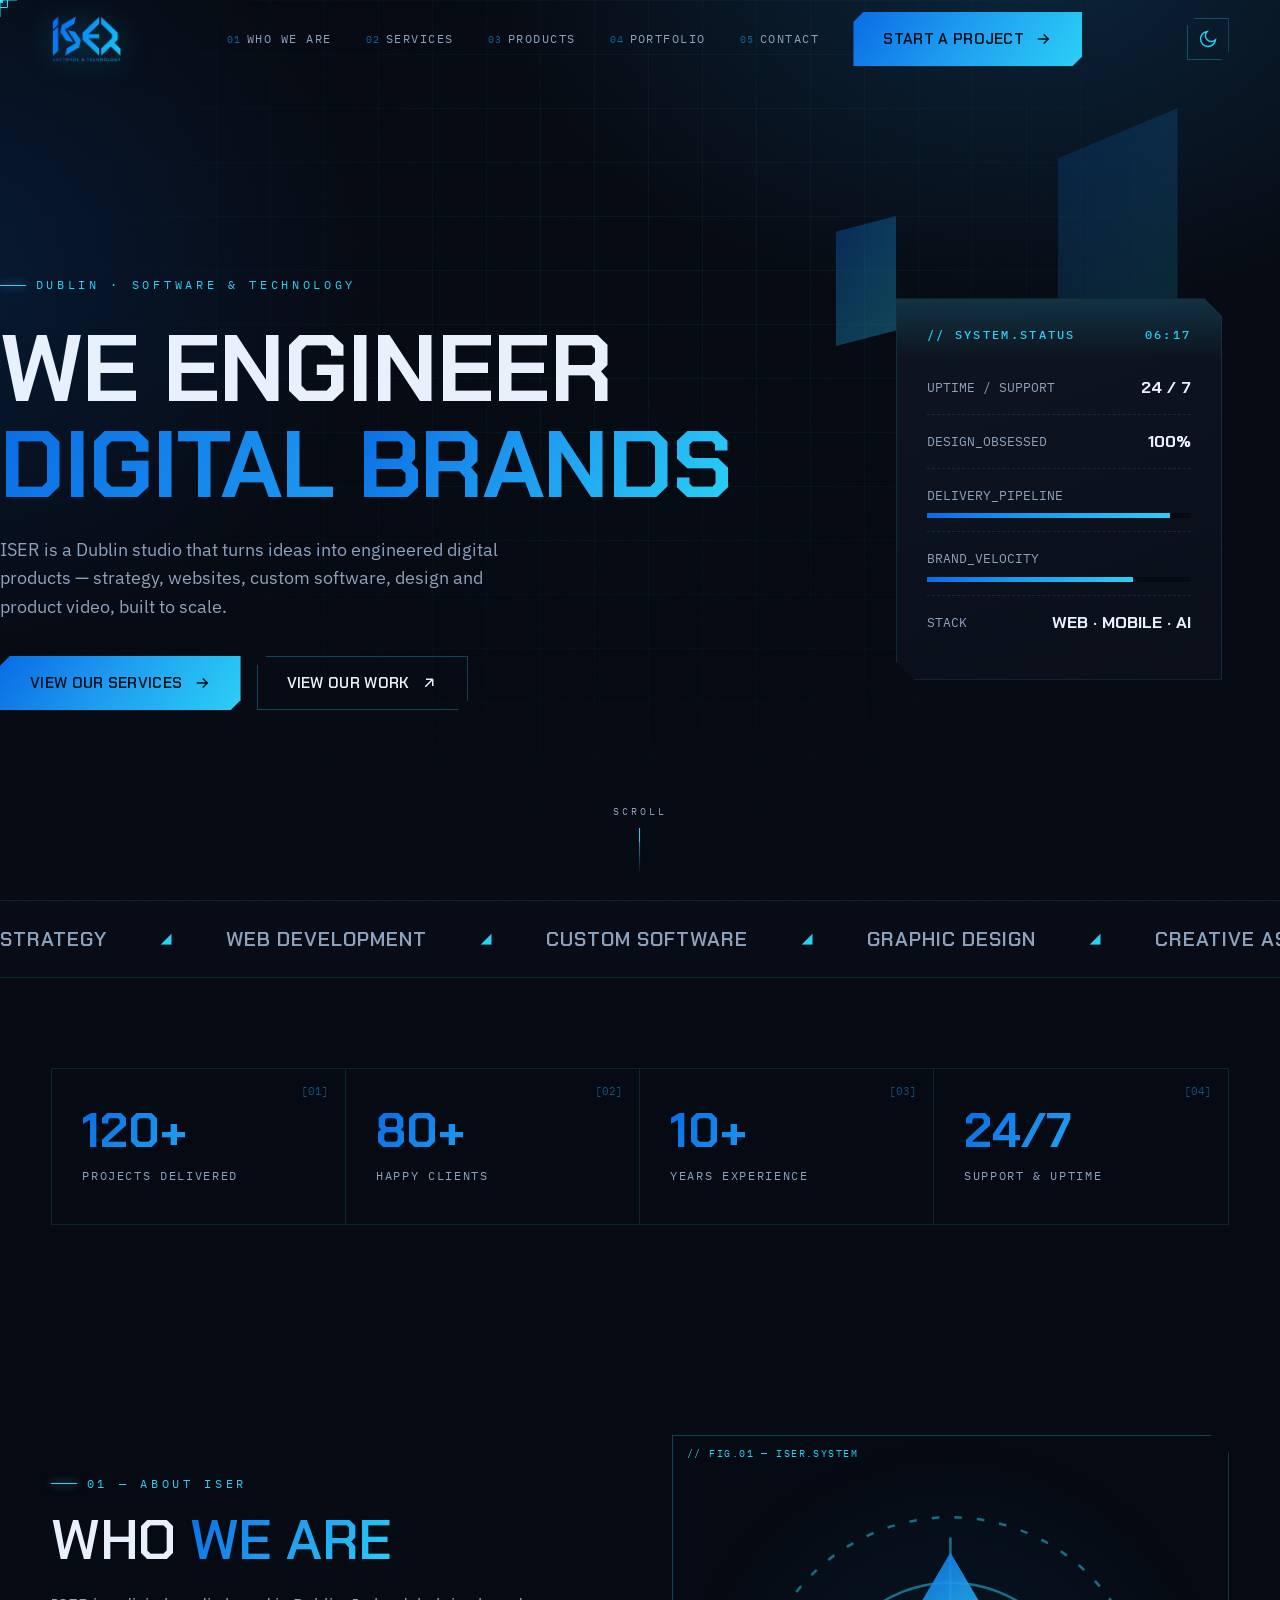
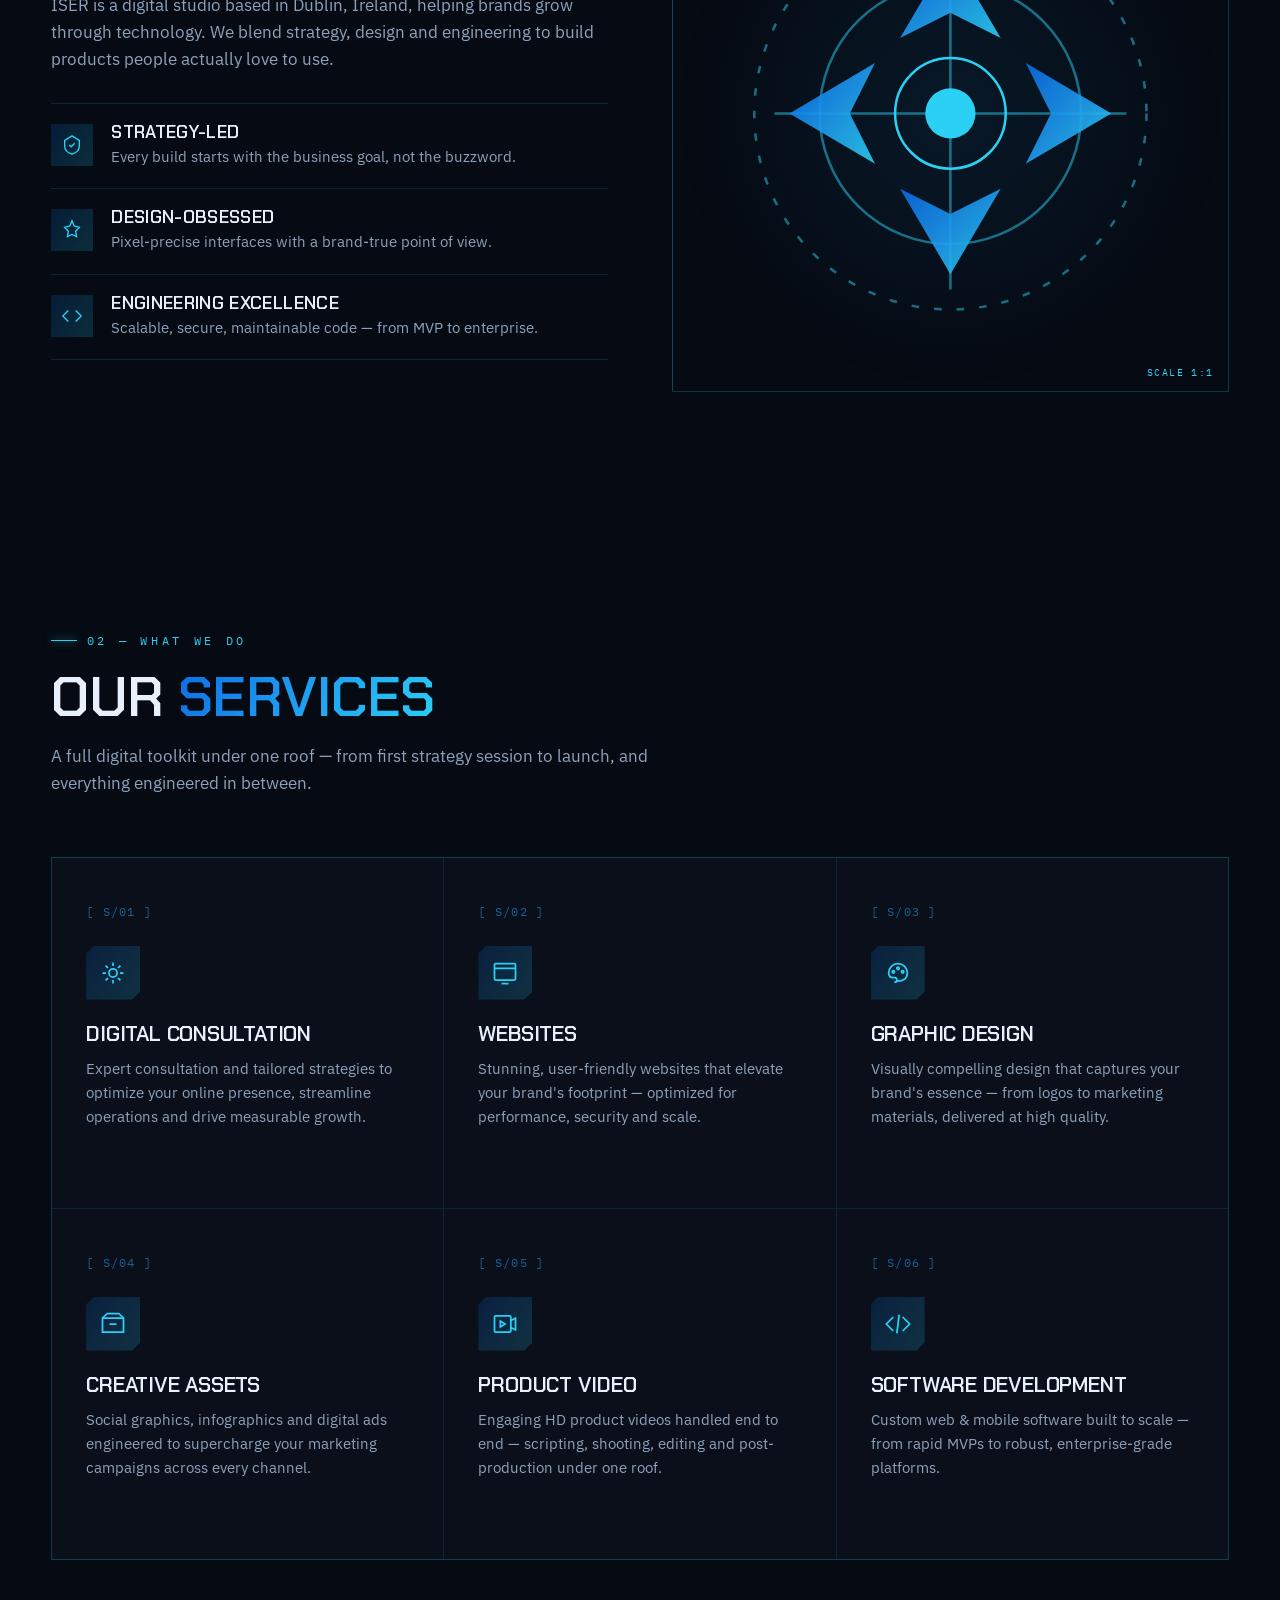
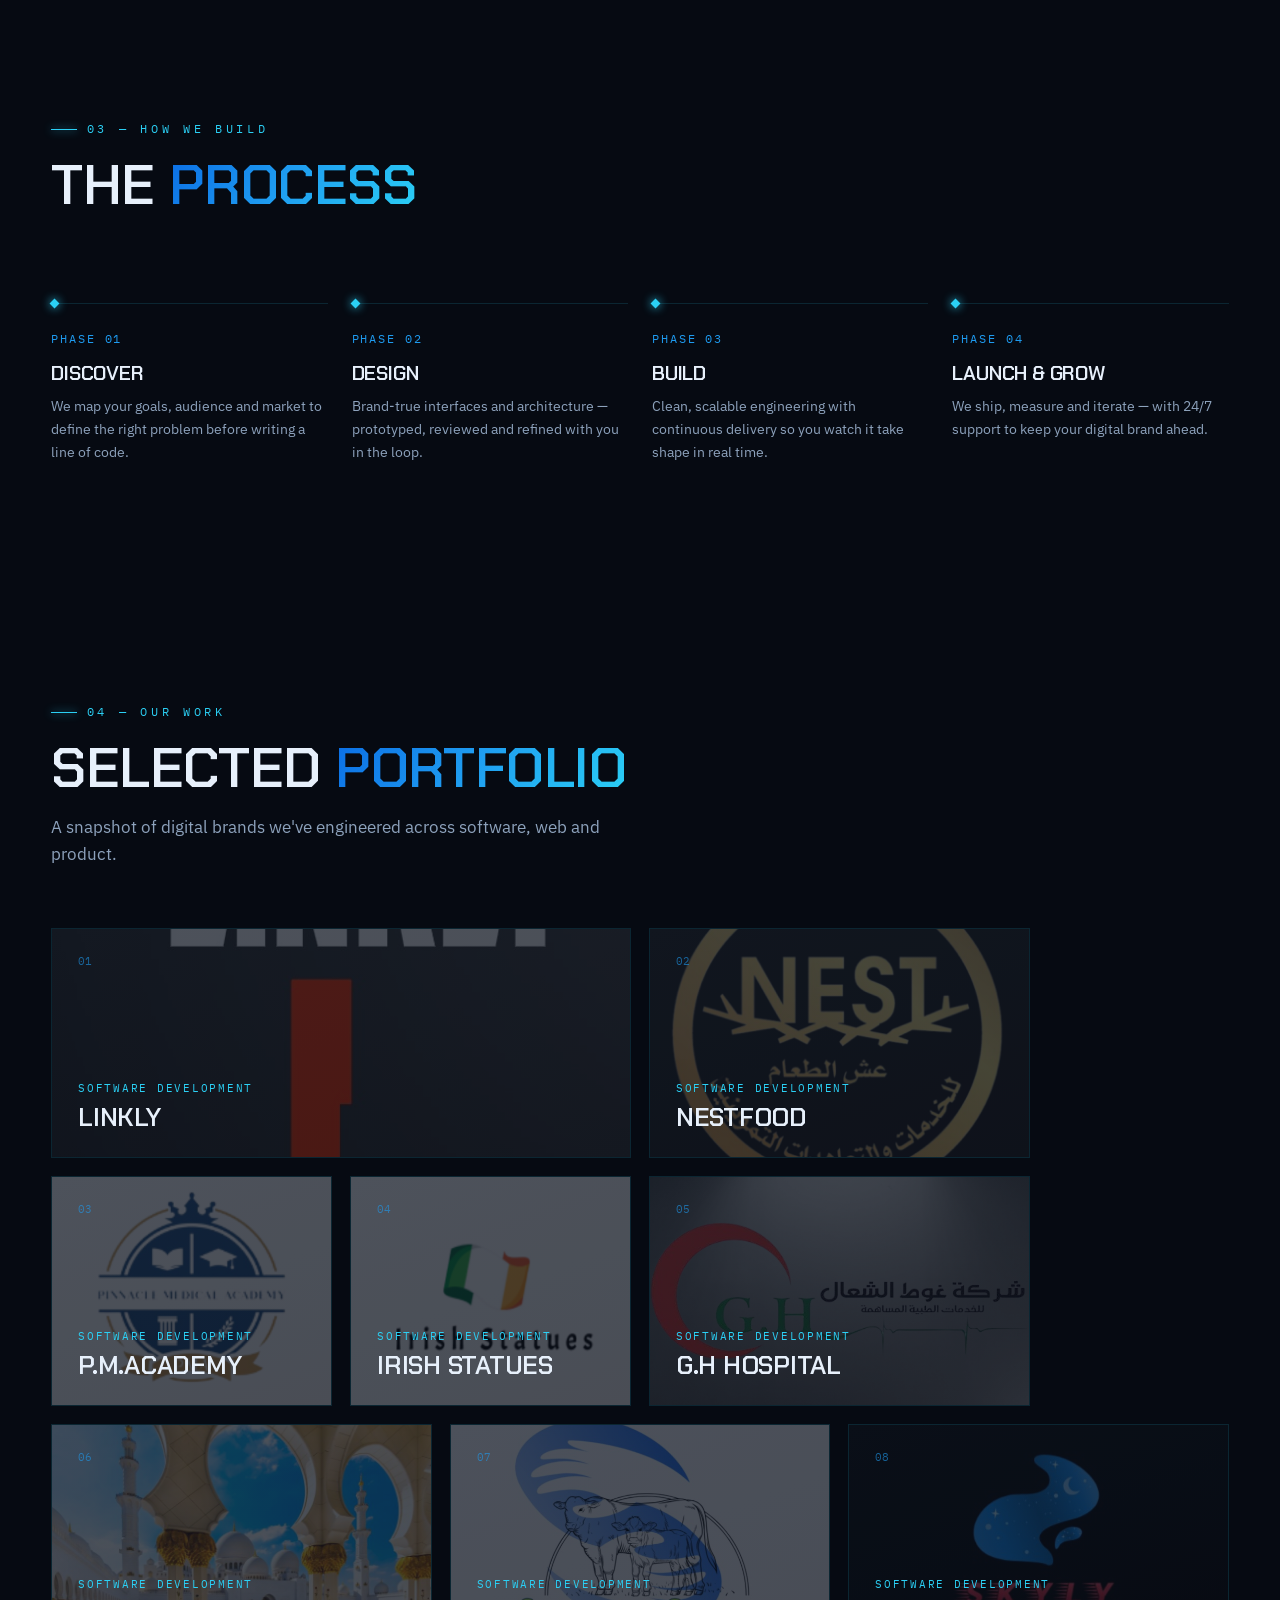
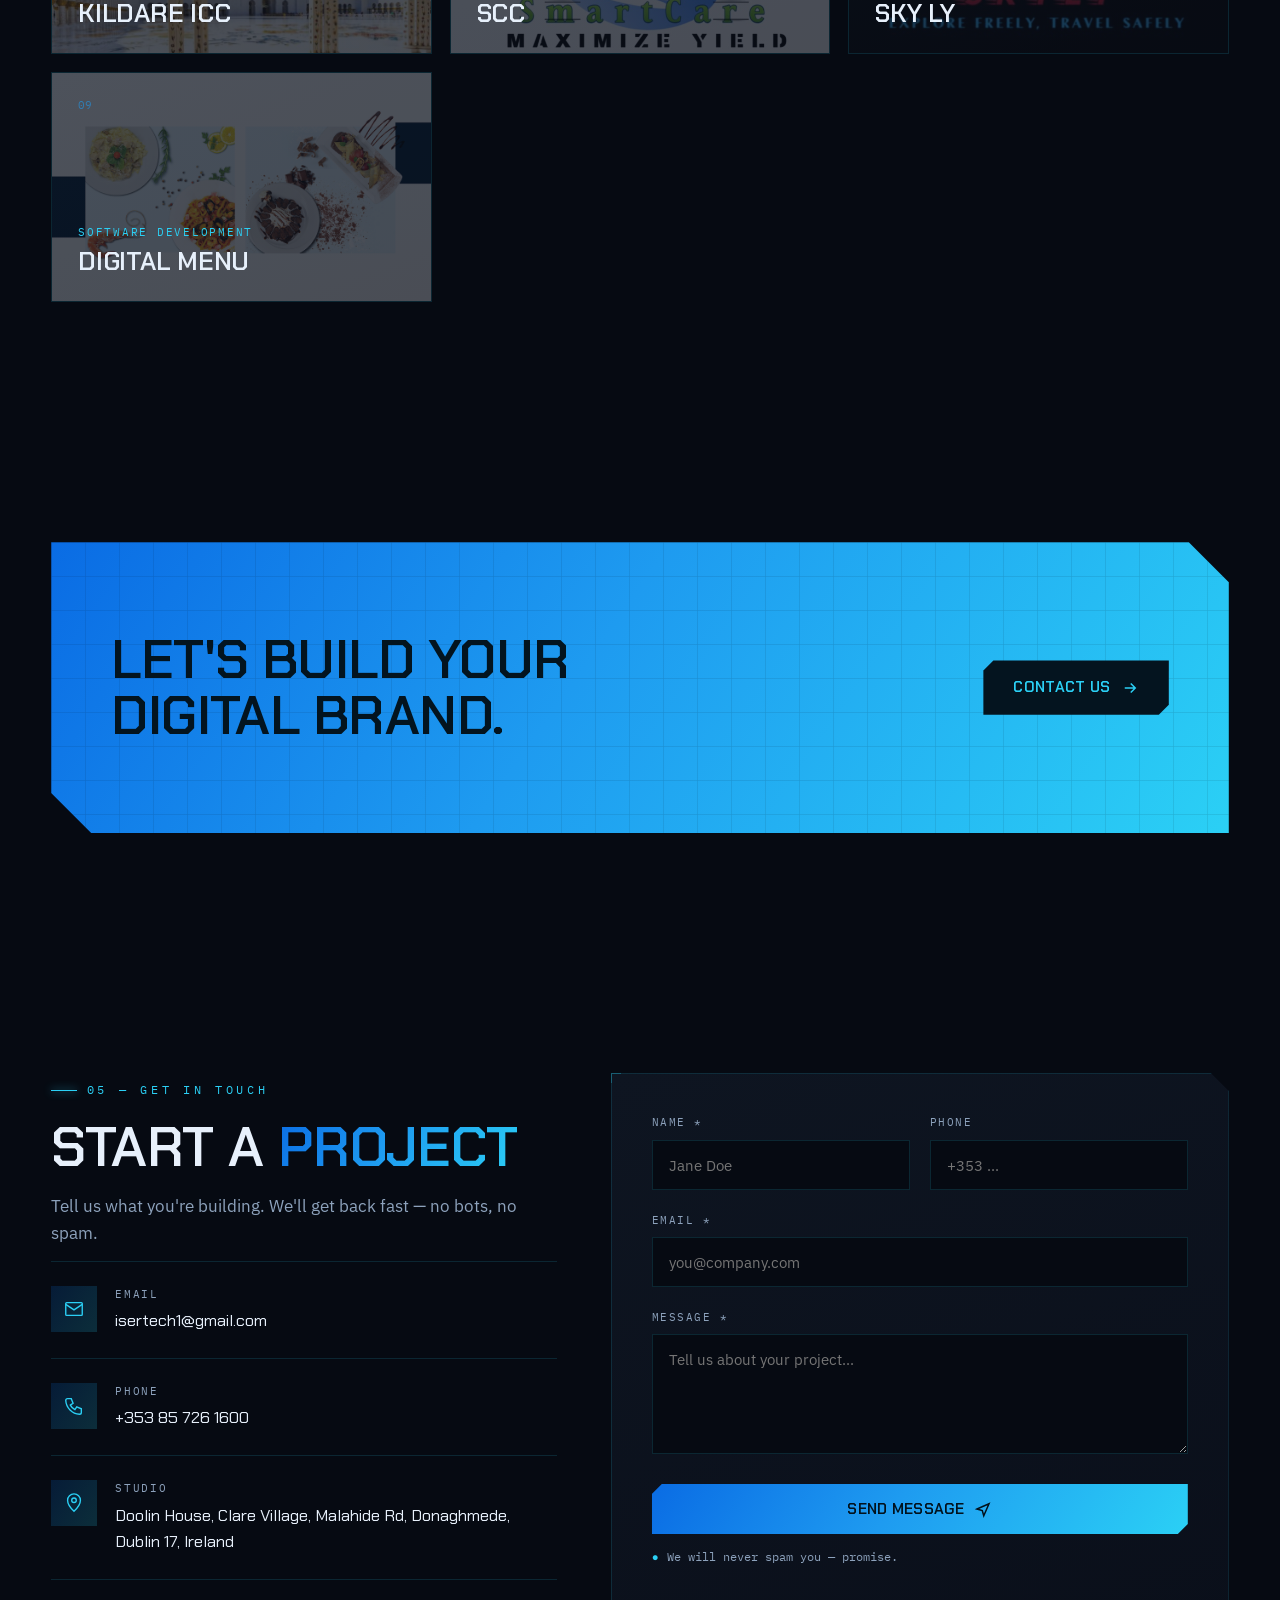
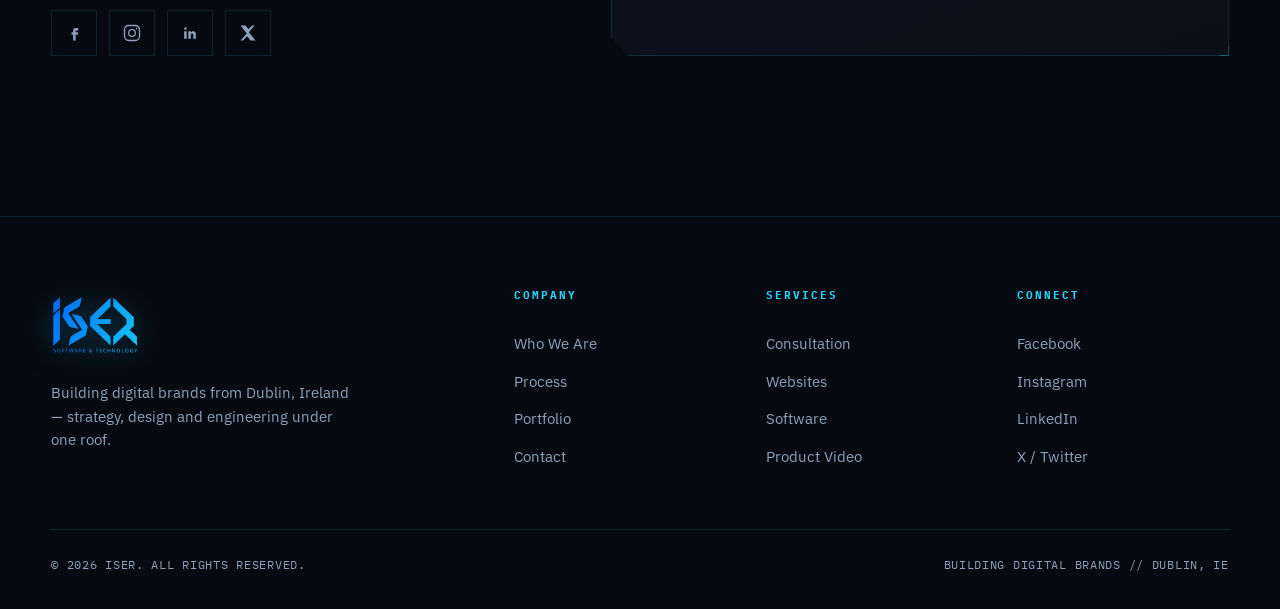
==== commit 521febb8: "Add Products page with 30 live SaaS products - New products.html: data-driven grid of 30 ISER SaaS p" ====
--- a/index.html
+++ b/index.html
@@ -45,8 +45,9 @@
     <nav class="menu">
       <a class="lnk" href="#about"><span>01</span>Who We Are</a>
       <a class="lnk" href="#services"><span>02</span>Services</a>
-      <a class="lnk" href="#work"><span>03</span>Portfolio</a>
-      <a class="lnk" href="#contact"><span>04</span>Contact</a>
+      <a class="lnk" href="products.html"><span>03</span>Products</a>
+      <a class="lnk" href="#work"><span>04</span>Portfolio</a>
+      <a class="lnk" href="#contact"><span>05</span>Contact</a>
       <a class="btn btn-primary" href="#contact" data-hot>Start a Project
         <svg viewBox="0 0 24 24" fill="none" stroke="currentColor" stroke-width="2"><path d="M5 12h14M13 6l6 6-6 6"/></svg>
       </a>
@@ -60,6 +61,7 @@
 <div class="mobile-menu" id="mobileMenu">
   <a href="#about">Who We Are</a>
   <a href="#services">Services</a>
+  <a href="products.html">Products</a>
   <a href="#work">Portfolio</a>
   <a href="#contact">Contact</a>
   <a class="btn btn-primary" href="#contact">Start a Project</a>
--- a/assets/iser.css
+++ b/assets/iser.css
@@ -404,3 +404,21 @@
 .pd-visual .pd-img{position:absolute;inset:0;z-index:1;width:100%;height:100%;object-fit:contain;padding:22px}
 [data-theme="light"] .proj .pbg{opacity:.5}
 [data-theme="light"] .proj:hover .pbg{opacity:.16}
+
+/* ============ PRODUCTS PAGE ============ */
+.products-grid{display:grid;grid-template-columns:repeat(auto-fill,minmax(300px,1fr));gap:18px}
+.pcard{position:relative;background:linear-gradient(160deg,var(--panel),var(--ink-2));border:1px solid var(--line);padding:26px;display:flex;flex-direction:column;gap:14px;cursor:none;overflow:hidden;transition:transform .4s var(--ease),border-color .4s}
+.pcard::before{content:"";position:absolute;left:0;top:0;width:100%;height:2px;background:var(--grad);transform:scaleX(0);transform-origin:left;transition:transform .45s var(--ease)}
+.pcard:hover{transform:translateY(-6px);border-color:var(--line-strong)}
+.pcard:hover::before{transform:scaleX(1)}
+.pcard-top{display:flex;align-items:center;justify-content:space-between}
+.pcard-logo{width:58px;height:58px;border-radius:16px;flex:none;box-shadow:0 10px 26px -12px rgba(0,0,0,.7)}
+.pcard-go{width:34px;height:34px;display:grid;place-items:center;border:1px solid var(--line);color:var(--cyan);transition:.4s var(--ease)}
+.pcard:hover .pcard-go{background:var(--grad);color:#04141f;border-color:transparent}
+.pcard-go svg{width:16px;height:16px}
+.pcard h3{font-family:"IBM Plex Sans Arabic","IBM Plex Sans",sans-serif;font-weight:700;font-size:1.5rem;color:var(--text);line-height:1.25}
+.pcard p{font-family:"IBM Plex Sans Arabic","IBM Plex Sans",sans-serif;font-size:.92rem;color:var(--muted);line-height:1.7;flex:1;margin:0}
+.pcard .purl{font-family:"IBM Plex Mono",monospace;font-size:.62rem;letter-spacing:.04em;color:var(--blue);opacity:.75;white-space:nowrap;overflow:hidden;text-overflow:ellipsis;display:flex;align-items:center;gap:6px}
+.pcard .purl::before{content:"↗";color:var(--cyan);opacity:1}
+.products-meta{display:flex;align-items:center;gap:16px;flex-wrap:wrap;font-family:"IBM Plex Mono",monospace;font-size:.78rem;color:var(--cyan);margin-top:6px}
+.ar{direction:rtl;text-align:right}
